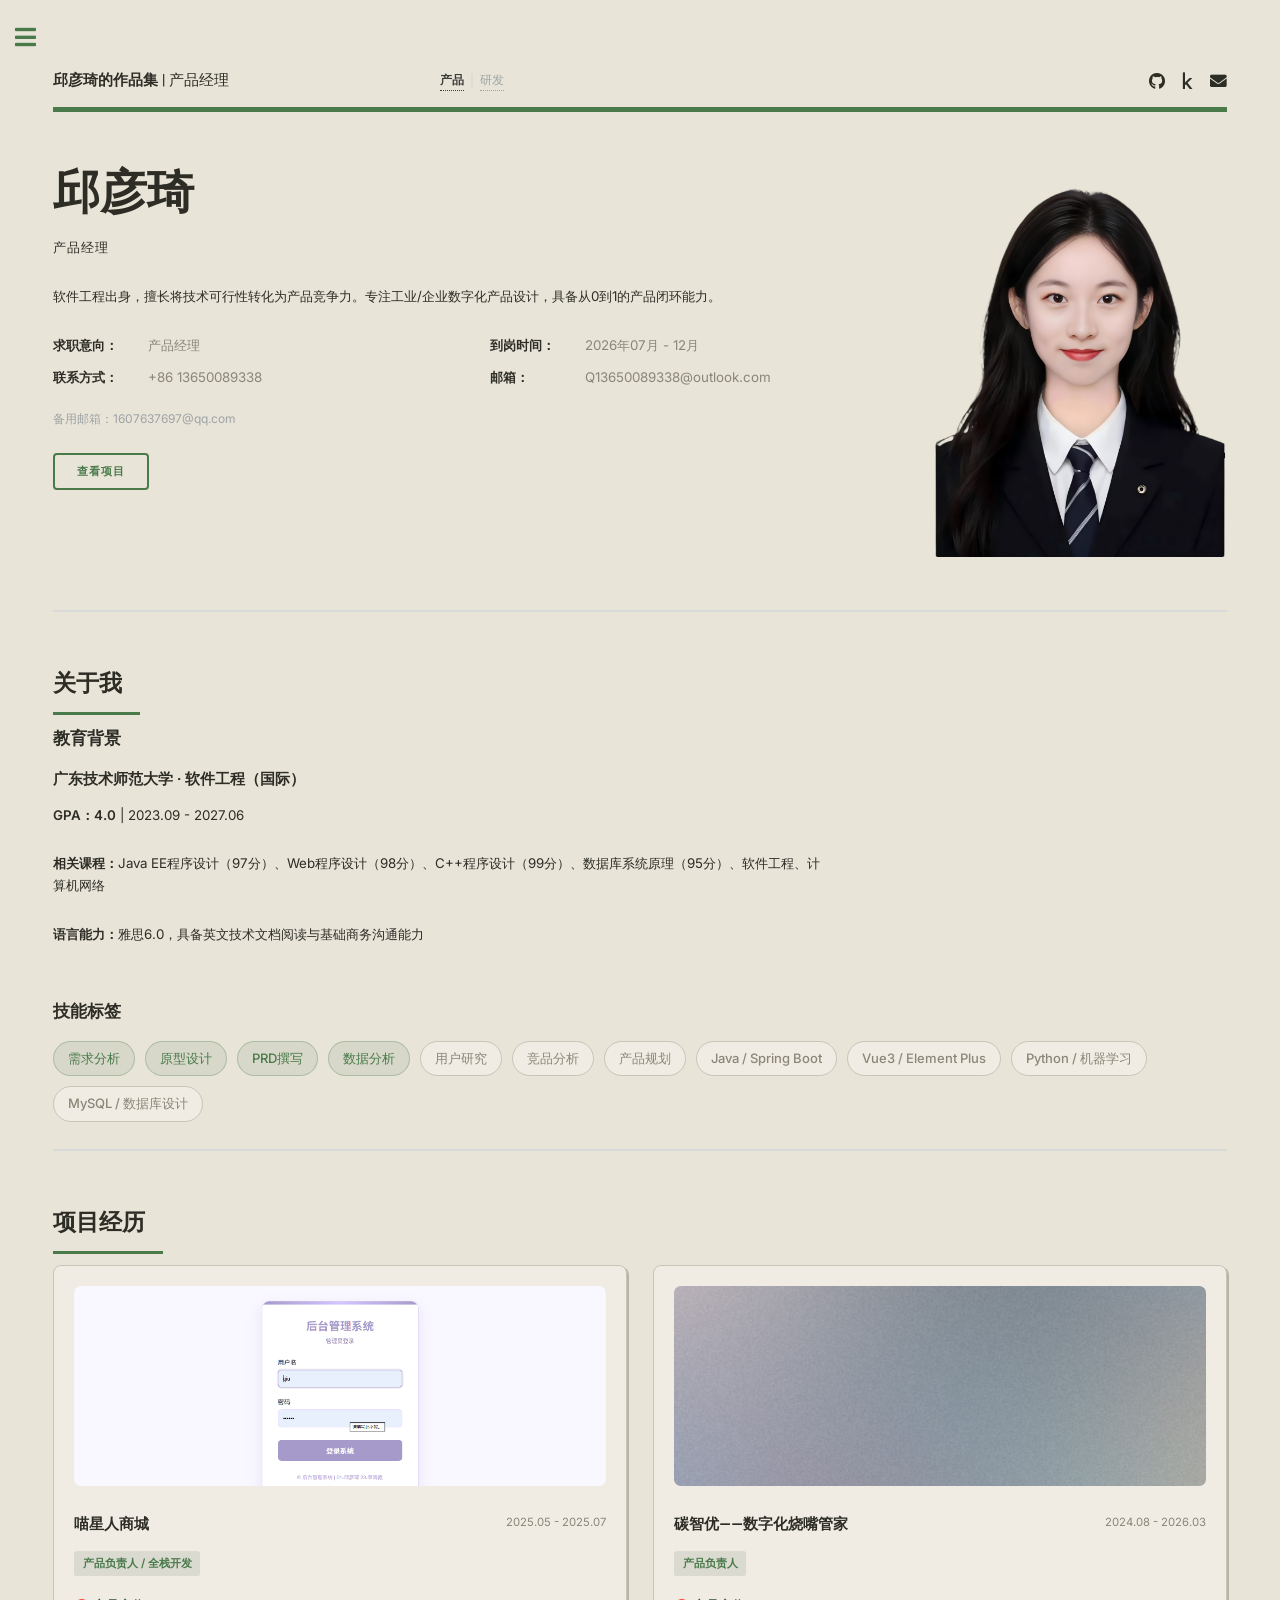
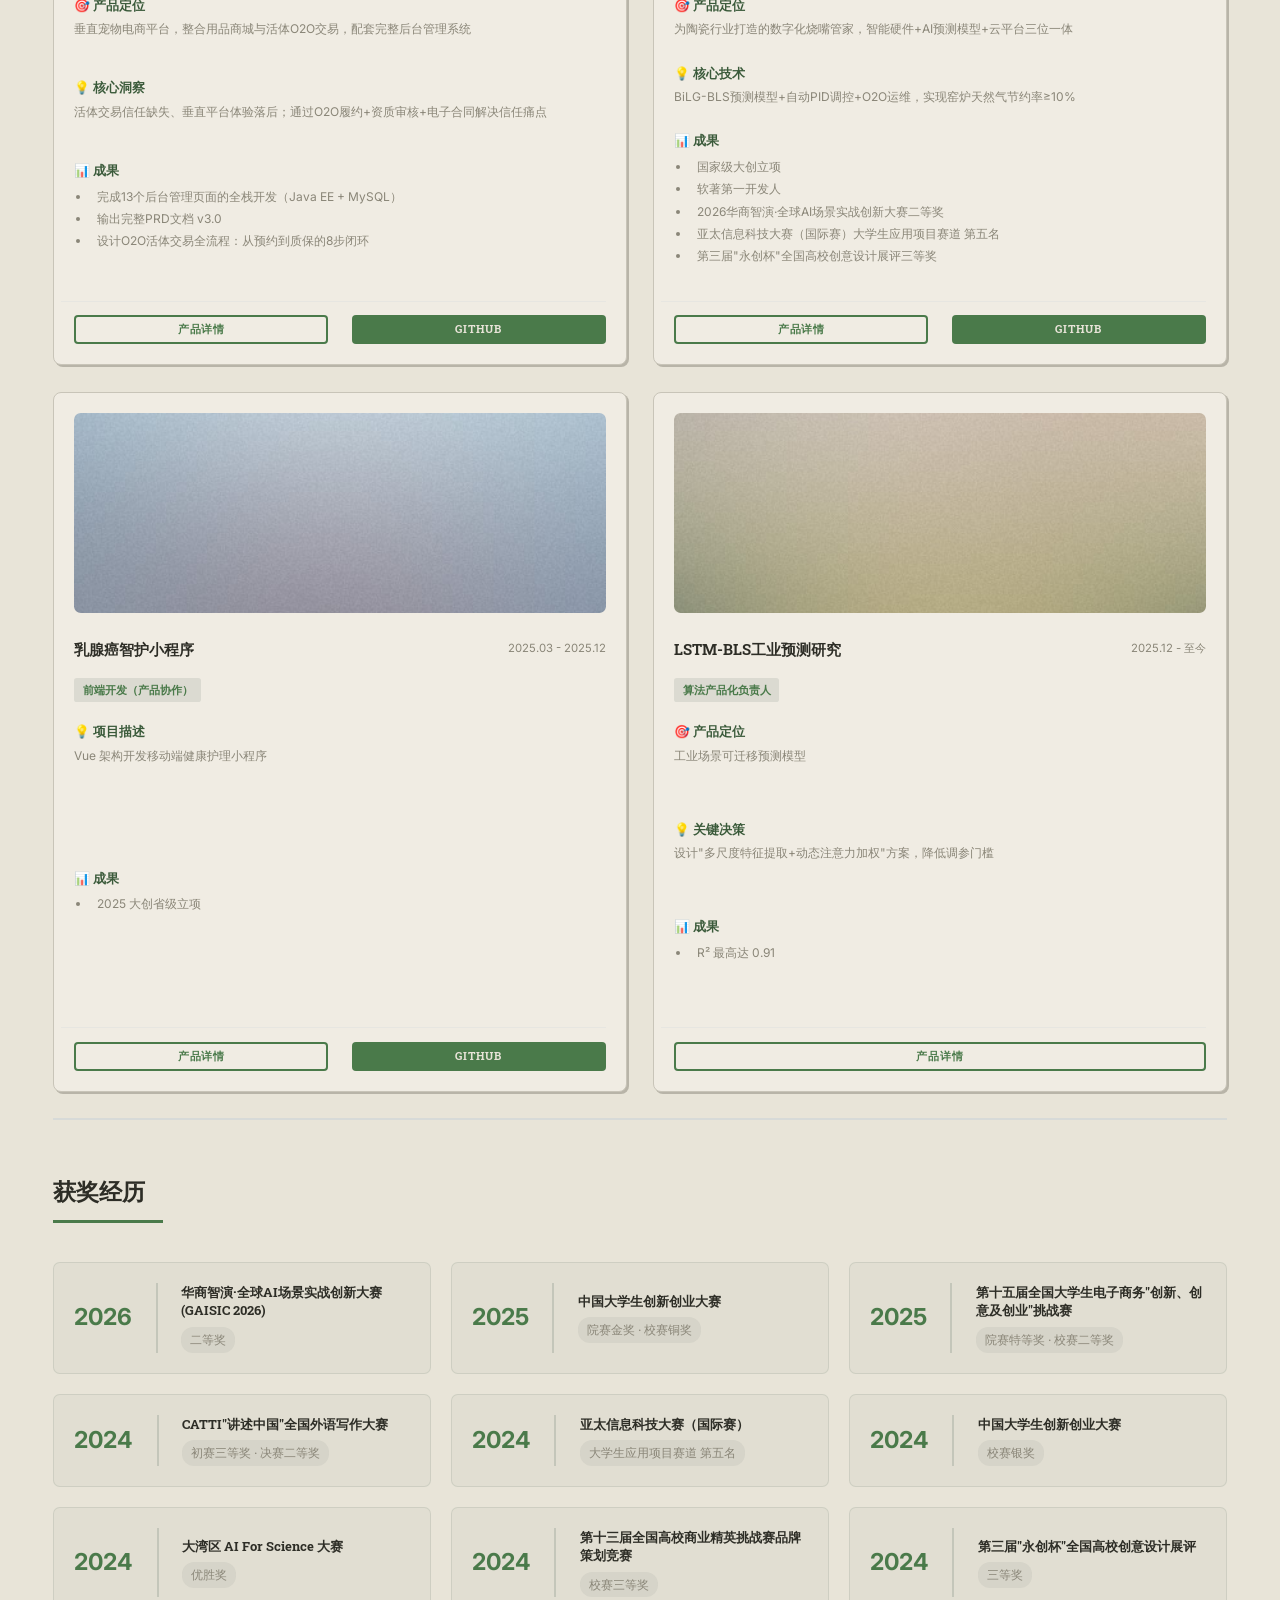
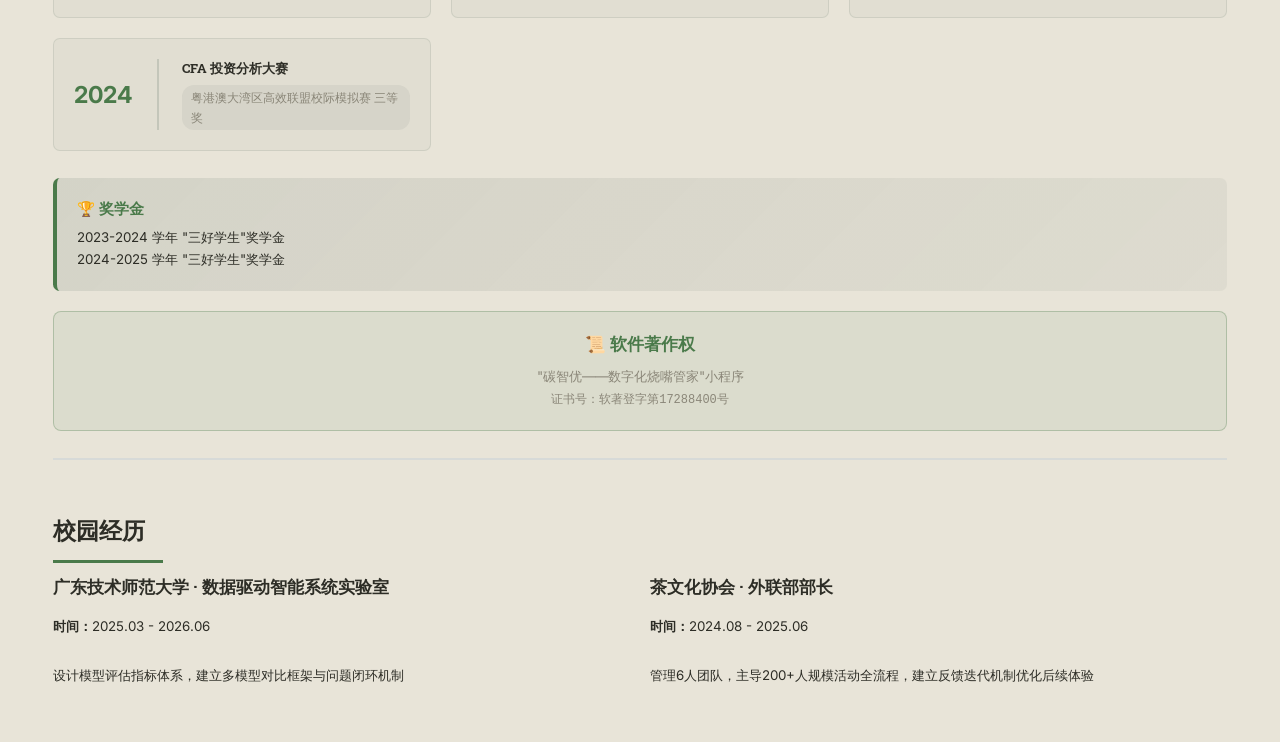
==== index.html @ 0fd02416 "首次上传" ====
<!DOCTYPE HTML>

<html>
	<head>
		<title>邱彦琦 - 产品经理作品集</title>
		<meta charset="utf-8" />
		<meta name="viewport" content="width=device-width, initial-scale=1, user-scalable=no" />
		<meta name="description" content="邱彦琦的产品经理作品集，专注工业/企业数字化产品设计" />
		<link rel="stylesheet" href="assets/css/main.css" />
		<link rel="stylesheet" href="assets/css/vintage.css" />
		<link href="https://fonts.googleapis.com/css2?family=Inter:wght@300;400;500;600;700&display=swap" rel="stylesheet">
	</head>
	<body class="is-preload">

		<!-- Wrapper -->
			<div id="wrapper">

				<!-- Main -->
					<div id="main">
						<div class="inner">

							<!-- Header -->
								<header id="header">
									<a href="index.html" class="logo"><strong>邱彦琦的作品集</strong> | 产品经理</a>
									<div class="view-switcher">
										<a href="index.html" class="active">产品</a>
										<span class="divider">|</span>
										<a href="dev.html">研发</a>
									</div>
									<ul class="icons">
										<li><a href="https://github.com/1542-qyq" class="icon brands fa-github"><span class="label">Github</span></a></li>
										<li><a href="https://www.kaggle.com/yanqiqiu" class="icon brands fa-kaggle"><span class="label">Kaggle</span></a></li>
										<li><a href="mailto:Q13650089338@outlook.com" class="icon solid fa-envelope"><span class="label">Email</span></a></li>
									</ul>
								</header>

							<!-- Banner -->
							<section id="banner">
								<div class="content">
									<header>
										<h1>邱彦琦</h1>
										<p>产品经理</p>
									</header>
									<p>软件工程出身，擅长将技术可行性转化为产品竞争力。专注工业/企业数字化产品设计，具备从0到1的产品闭环能力。</p>
									<div class="basic-info">
										<div class="info-row">
											<span class="label">求职意向：</span>
											<span class="value">产品经理</span>
										</div>
										<div class="info-row">
											<span class="label">到岗时间：</span>
											<span class="value">2026年07月 - 12月</span>
										</div>
										<div class="info-row">
											<span class="label">联系方式：</span>
											<span class="value">+86 13650089338</span>
										</div>
										<div class="info-row">
											<span class="label">邮箱：</span>
											<span class="value">Q13650089338@outlook.com</span>
										</div>
									</div>
									<p style="margin-top: 1em; font-size: 0.9em; color: #9fa3a6;">备用邮箱：1607637697@qq.com</p>
									<ul class="actions">
										<li><a href="#projects" class="button big">查看项目</a></li>
									</ul>
								</div>
								<span class="image object">
									<img src="images/id_photo.png" alt="个人照片" />
								</span>
							</section>

							<!-- Section: 关于我 -->
							<section id="about">
								<header class="major">
									<h2>关于我</h2>
								</header>

								<!-- 教育背景 -->
								<section>
									<header>
										<h3>教育背景</h3>
									</header>
									<div class="row gtr-200">
										<div class="col-8 col-12-small">
											<h4>广东技术师范大学 · 软件工程（国际）</h4>
											<p><strong>GPA：4.0</strong> | 2023.09 - 2027.06</p>
											<p><strong>相关课程：</strong>Java EE程序设计（97分）、Web程序设计（98分）、C++程序设计（99分）、数据库系统原理（95分）、软件工程、计算机网络</p>
											<p><strong>语言能力：</strong>雅思6.0，具备英文技术文档阅读与基础商务沟通能力</p>
										</div>
									</div>
								</section>

								<!-- 技能标签 -->
								<section style="margin-top: 2em;">
									<header>
										<h3>技能标签</h3>
									</header>
									<div class="skill-tags">
										<!-- core：产品和研发交集 -->
										<span class="skill-tag" data-category="core">需求分析</span>
										<span class="skill-tag" data-category="core">原型设计</span>
										<span class="skill-tag" data-category="core">PRD撰写</span>
										<span class="skill-tag" data-category="core">数据分析</span>
										<!-- product：产品侧特有 -->
										<span class="skill-tag" data-category="product">用户研究</span>
										<span class="skill-tag" data-category="product">竞品分析</span>
										<span class="skill-tag" data-category="product">产品规划</span>
										<!-- dev：研发侧特有 -->
										<span class="skill-tag" data-category="dev">Java / Spring Boot</span>
										<span class="skill-tag" data-category="dev">Vue3 / Element Plus</span>
										<span class="skill-tag" data-category="dev">Python / 机器学习</span>
										<span class="skill-tag" data-category="dev">MySQL / 数据库设计</span>
									</div>
								</section>
							</section>

							<!-- Section: 项目经历 -->
							<section id="projects">
								<header class="major">
									<h2>项目经历</h2>
								</header>
								<div class="posts" id="main-projects">

									<!-- 猫咪店铺 -->
									<article class="project-card">
										<a href="projects/product/cat-shop.html" class="image"><img src="images/cat_shop/backend_admin_LogIn.png" alt="猫咪店铺一站式服务平台" /></a>
										<div class="project-header">
											<h3>喵星人商城</h3>
											<span class="project-date">2025.05 - 2025.07</span>
										</div>
										<div class="project-meta">
											<span class="project-role">产品负责人 / 全栈开发</span>
										</div>
										<div class="project-section">
											<h4>🎯 产品定位</h4>
											<p>垂直宠物电商平台，整合用品商城与活体O2O交易，配套完整后台管理系统</p>
										</div>
										<div class="project-section">
											<h4>💡 核心洞察</h4>
											<p>活体交易信任缺失、垂直平台体验落后；通过O2O履约+资质审核+电子合同解决信任痛点</p>
										</div>
										<div class="project-section">
											<h4>📊 成果</h4>
											<ul>
												<li>完成13个后台管理页面的全栈开发（Java EE + MySQL）</li>
												<li>输出完整PRD文档 v3.0</li>
												<li>设计O2O活体交易全流程：从预约到质保的8步闭环</li>
											</ul>
										</div>
										<ul class="actions">
											<li><a href="projects/product/cat-shop.html" class="button">产品详情</a></li>
											<li><a href="https://github.com/1542-qyq/cat_shop" class="button primary">GitHub</a></li>
										</ul>
									</article>

									<!-- 碳智优 -->
									<article class="project-card">
										<a href="projects/product/carbon-smart.html" class="image"><img src="images/pic02.jpg" alt="碳智优——数字化烧嘴管家" /></a>
										<div class="project-header">
											<h3>碳智优——数字化烧嘴管家</h3>
											<span class="project-date">2024.08 - 2026.03</span>
										</div>
										<div class="project-meta">
											<span class="project-role">产品负责人</span>
										</div>
										<div class="project-section">
											<h4>🎯 产品定位</h4>
											<p>为陶瓷行业打造的数字化烧嘴管家，智能硬件+AI预测模型+云平台三位一体</p>
										</div>
										<div class="project-section">
											<h4>💡 核心技术</h4>
											<p>BiLG-BLS预测模型+自动PID调控+O2O运维，实现窑炉天然气节约率≥10%</p>
										</div>
										<div class="project-section">
											<h4>📊 成果</h4>
											<ul>
												<li>国家级大创立项</li>
												<li>软著第一开发人</li>
												<li>2026华商智演·全球AI场景实战创新大赛二等奖</li>
												<li>亚太信息科技大赛（国际赛）大学生应用项目赛道 第五名</li>
												<li>第三届"永创杯"全国高校创意设计展评三等奖</li>
											</ul>
										</div>
										<ul class="actions">
											<li><a href="projects/product/carbon-smart.html" class="button">产品详情</a></li>
											<li><a href="https://github.com/1542-qyq/CarbonSmart-Applet-Final-Version" class="button primary">GitHub</a></li>
										</ul>
									</article>

									

									<!-- 乳腺癌智护小程序 -->
									<article class="project-card">
										<a href="projects/product/breast-cancer.html" class="image"><img src="images/pic04.jpg" alt="乳腺癌智护小程序" /></a>
										<div class="project-header">
											<h3>乳腺癌智护小程序</h3>
											<span class="project-date">2025.03 - 2025.12</span>
										</div>
										<div class="project-meta">
											<span class="project-role">前端开发（产品协作）</span>
										</div>
										<div class="project-section">
											<h4>💡 项目描述</h4>
											<p>Vue 架构开发移动端健康护理小程序</p>
										</div>
										<div class="project-section">
											<h4>📊 成果</h4>
											<ul>
												<li>2025 大创省级立项</li>
											</ul>
										</div>
										<ul class="actions">
											<li><a href="projects/product/breast-cancer.html" class="button">产品详情</a></li>
											<li><a href="https://github.com/1542-qyq/Breast_Cancer_Applet" class="button primary">GitHub</a></li>
										</ul>
									</article>

									<!-- LSTM-BLS -->
									<article class="project-card">
										<a href="projects/product/lstm-bls.html" class="image"><img src="images/pic03.jpg" alt="LSTM-BLS工业预测研究" /></a>
										<div class="project-header">
											<h3>LSTM-BLS工业预测研究</h3>
											<span class="project-date">2025.12 - 至今</span>
										</div>
										<div class="project-meta">
											<span class="project-role">算法产品化负责人</span>
										</div>
										<div class="project-section">
											<h4>🎯 产品定位</h4>
											<p>工业场景可迁移预测模型</p>
										</div>
										<div class="project-section">
											<h4>💡 关键决策</h4>
											<p>设计"多尺度特征提取+动态注意力加权"方案，降低调参门槛</p>
										</div>
										<div class="project-section">
											<h4>📊 成果</h4>
											<ul>
												<li>R² 最高达 0.91</li>
											</ul>
										</div>
										<ul class="actions">
											<li><a href="projects/product/lstm-bls.html" class="button">产品详情</a></li>
										</ul>
									</article>
								</div>

								
							</section>

							<!-- Section: 获奖经历 -->
							<section id="awards">
								<header class="major">
									<h2>获奖经历</h2>
								</header>
								<div class="awards-list">
									<div class="award-item">
										<div class="award-year">2026</div>
										<div class="award-content">
											<h3>华商智演·全球AI场景实战创新大赛(GAISIC 2026)</h3>
											<p class="award-level">二等奖</p>
										</div>
									</div>
									<div class="award-item">
										<div class="award-year">2025</div>
										<div class="award-content">
											<h3>中国大学生创新创业大赛</h3>
											<p class="award-level">院赛金奖 · 校赛铜奖</p>
										</div>
									</div>
									<div class="award-item">
										<div class="award-year">2025</div>
										<div class="award-content">
											<h3>第十五届全国大学生电子商务"创新、创意及创业"挑战赛</h3>
											<p class="award-level">院赛特等奖 · 校赛二等奖</p>
										</div>
									</div>
									<div class="award-item">
										<div class="award-year">2024</div>
										<div class="award-content">
											<h3>CATTI"讲述中国"全国外语写作大赛</h3>
											<p class="award-level">初赛三等奖 · 决赛二等奖</p>
										</div>
									</div>
									<div class="award-item">
										<div class="award-year">2024</div>
										<div class="award-content">
											<h3>亚太信息科技大赛（国际赛）</h3>
											<p class="award-level">大学生应用项目赛道 第五名</p>
										</div>
									</div>
									<div class="award-item">
										<div class="award-year">2024</div>
										<div class="award-content">
											<h3>中国大学生创新创业大赛</h3>
											<p class="award-level">校赛银奖</p>
										</div>
									</div>
									<div class="award-item">
										<div class="award-year">2024</div>
										<div class="award-content">
											<h3>大湾区 AI For Science 大赛</h3>
											<p class="award-level">优胜奖</p>
										</div>
									</div>
									<div class="award-item">
										<div class="award-year">2024</div>
										<div class="award-content">
											<h3>第十三届全国高校商业精英挑战赛品牌策划竞赛</h3>
											<p class="award-level">校赛三等奖</p>
										</div>
									</div>
									<div class="award-item">
										<div class="award-year">2024</div>
										<div class="award-content">
											<h3>第三届"永创杯"全国高校创意设计展评</h3>
											<p class="award-level">三等奖</p>
										</div>
									</div>
									<div class="award-item">
										<div class="award-year">2024</div>
										<div class="award-content">
											<h3>CFA 投资分析大赛</h3>
											<p class="award-level">粤港澳大湾区高效联盟校际模拟赛 三等奖</p>
										</div>
									</div>
								</div>
								<div class="scholarship">
									<h3>🏆 奖学金</h3>
									<p>2023-2024 学年 "三好学生"奖学金</p>
									<p>2024-2025 学年 "三好学生"奖学金</p>
								</div>
								<div class="software-copyright">
									<h3>📜 软件著作权</h3>
									<p>"碳智优——数字化烧嘴管家"小程序</p>
									<p class="copyright-number">证书号：软著登字第17288400号</p>
								</div>
							</section>

							<!-- Section: 校园经历 -->
							<section id="campus">
								<header class="major">
									<h2>校园经历</h2>
								</header>
								<div class="row">
									<div class="col-6 col-12-small">
										<h3>广东技术师范大学 · 数据驱动智能系统实验室</h3>
										<p><strong>时间：</strong>2025.03 - 2026.06</p>
										<p>设计模型评估指标体系，建立多模型对比框架与问题闭环机制</p>
									</div>
									<div class="col-6 col-12-small">
										<h3>茶文化协会 · 外联部部长</h3>
										<p><strong>时间：</strong>2024.08 - 2025.06</p>
										<p>管理6人团队，主导200+人规模活动全流程，建立反馈迭代机制优化后续体验</p>
									</div>
								</div>
							</section>

						</div>
					</div>

				<!-- Sidebar -->
					<div id="sidebar">
						<div class="inner">

							<!-- Menu -->
								<nav id="menu">
									<header class="major">
										<h2>导航</h2>
									</header>
									<ul>
										<li><a href="#banner">首页</a></li>
										<li><a href="#about">关于我</a></li>
										<li><a href="#projects">项目经历</a></li>
										<li><a href="#awards">获奖经历</a></li>
										<li><a href="#campus">校园经历</a></li>
									</ul>
								</nav>

							<!-- Section -->
								<section>
									<header class="major">
										<h2>联系方式</h2>
									</header>
									<ul class="contact">
										<li class="icon solid fa-envelope"><a href="mailto:Q13650089338@outlook.com">Q13650089338@outlook.com</a></li>
										<li class="icon solid fa-envelope"><a href="mailto:1607637697@qq.com">1607637697@qq.com</a></li>
										<li class="icon solid fa-phone">+86 13650089338</li>
										<li class="icon brands fa-github"><a href="https://github.com/1542-qyq">github.com/1542-qyq</a></li>
										<li class="icon brands fa-kaggle"><a href="https://www.kaggle.com/yanqiqiu">kaggle.com/yanqiqiu</a></li>
									</ul>
								</section>

						</div>
					</div>

			</div>

		<!-- Scripts -->
			<script src="assets/js/jquery.min.js"></script>
			<script src="assets/js/browser.min.js"></script>
			<script src="assets/js/breakpoints.min.js"></script>
			<script src="assets/js/util.js"></script>
			<script src="assets/js/main.js"></script>

	</body>
</html>
---- assets/css/main.css ----
@import url(fontawesome-all.min.css);
@import url("https://fonts.googleapis.com/css?family=Open+Sans:400,600,400italic,600italic|Roboto+Slab:400,700");
/*
	Editorial by HTML5 UP
	html5up.net | @ajlkn
	Free for personal and commercial use under the CCA 3.0 license (html5up.net/license)
*/
html, body, div, span, applet, object,
iframe, h1, h2, h3, h4, h5, h6, p, blockquote,
pre, a, abbr, acronym, address, big, cite,
code, del, dfn, em, img, ins, kbd, q, s, samp,
small, strike, strong, sub, sup, tt, var, b,
u, i, center, dl, dt, dd, ol, ul, li, fieldset,
form, label, legend, table, caption, tbody,
tfoot, thead, tr, th, td, article, aside,
canvas, details, embed, figure, figcaption,
footer, header, hgroup, menu, nav, output, ruby,
section, summary, time, mark, audio, video {
  margin: 0;
  padding: 0;
  border: 0;
  font-size: 100%;
  font: inherit;
  vertical-align: baseline; }

article, aside, details, figcaption, figure,
footer, header, hgroup, menu, nav, section {
  display: block; }

body {
  line-height: 1; }

ol, ul {
  list-style: none; }

blockquote, q {
  quotes: none; }
  blockquote:before, blockquote:after, q:before, q:after {
    content: '';
    content: none; }

table {
  border-collapse: collapse;
  border-spacing: 0; }

body {
  -webkit-text-size-adjust: none; }

mark {
  background-color: transparent;
  color: inherit; }

input::-moz-focus-inner {
  border: 0;
  padding: 0; }

input, select, textarea {
  -moz-appearance: none;
  -webkit-appearance: none;
  -ms-appearance: none;
  appearance: none; }

/* Basic */
@-ms-viewport {
  width: device-width; }

body {
  -ms-overflow-style: scrollbar; }

@media screen and (max-width: 480px) {
  html, body {
    min-width: 320px; } }

html {
  box-sizing: border-box; }

*, *:before, *:after {
  box-sizing: inherit; }

body {
  background: #e8e4d8; }
  body.is-preload *, body.is-preload *:before, body.is-preload *:after, body.is-resizing *, body.is-resizing *:before, body.is-resizing *:after {
    -moz-animation: none !important;
    -webkit-animation: none !important;
    -ms-animation: none !important;
    animation: none !important;
    -moz-transition: none !important;
    -webkit-transition: none !important;
    -ms-transition: none !important;
    transition: none !important; }

/* Type */
body, input, select, textarea {
  color: #8a8678;
  font-family: "Open Sans", sans-serif;
  font-size: 13pt;
  font-weight: 400;
  line-height: 1.65; }
  @media screen and (max-width: 1680px) {
    body, input, select, textarea {
      font-size: 11pt; } }
  @media screen and (max-width: 1280px) {
    body, input, select, textarea {
      font-size: 10pt; } }
  @media screen and (max-width: 360px) {
    body, input, select, textarea {
      font-size: 9pt; } }

a {
  -moz-transition: color 0.2s ease-in-out, border-bottom-color 0.2s ease-in-out;
  -webkit-transition: color 0.2s ease-in-out, border-bottom-color 0.2s ease-in-out;
  -ms-transition: color 0.2s ease-in-out, border-bottom-color 0.2s ease-in-out;
  transition: color 0.2s ease-in-out, border-bottom-color 0.2s ease-in-out;
  border-bottom: dotted 1px;
  color: #4a7a4a;
  text-decoration: none; }
  a:hover {
    border-bottom-color: #4a7a4a;
    color: #4a7a4a !important; }
    a:hover strong {
      color: inherit; }

strong, b {
  color: #2d2d26;
  font-weight: 600; }

em, i {
  font-style: italic; }

p {
  margin: 0 0 2em 0; }

h1, h2, h3, h4, h5, h6 {
  color: #2d2d26;
  font-family: "Roboto Slab", serif;
  font-weight: 700;
  line-height: 1.5;
  margin: 0 0 1em 0; }
  h1 a, h2 a, h3 a, h4 a, h5 a, h6 a {
    color: inherit;
    text-decoration: none;
    border-bottom: 0; }

h1 {
  font-size: 4em;
  margin: 0 0 0.5em 0;
  line-height: 1.3; }

h2 {
  font-size: 1.75em; }

h3 {
  font-size: 1.25em; }

h4 {
  font-size: 1.1em; }

h5 {
  font-size: 0.9em; }

h6 {
  font-size: 0.7em; }

@media screen and (max-width: 1680px) {
  h1 {
    font-size: 3.5em; } }

@media screen and (max-width: 980px) {
  h1 {
    font-size: 3.25em; } }

@media screen and (max-width: 736px) {
  h1 {
    font-size: 2em;
    line-height: 1.4; }
  h2 {
    font-size: 1.5em; } }

sub {
  font-size: 0.8em;
  position: relative;
  top: 0.5em; }

sup {
  font-size: 0.8em;
  position: relative;
  top: -0.5em; }

blockquote {
  border-left: solid 3px rgba(210, 215, 217, 0.75);
  font-style: italic;
  margin: 0 0 2em 0;
  padding: 0.5em 0 0.5em 2em; }

code {
  background: rgba(230, 235, 237, 0.25);
  border-radius: 0.375em;
  border: solid 1px rgba(210, 215, 217, 0.75);
  font-family: "Courier New", monospace;
  font-size: 0.9em;
  margin: 0 0.25em;
  padding: 0.25em 0.65em; }

pre {
  -webkit-overflow-scrolling: touch;
  font-family: "Courier New", monospace;
  font-size: 0.9em;
  margin: 0 0 2em 0; }
  pre code {
    display: block;
    line-height: 1.75;
    padding: 1em 1.5em;
    overflow-x: auto; }

hr {
  border: 0;
  border-bottom: solid 1px rgba(210, 215, 217, 0.75);
  margin: 2em 0; }
  hr.major {
    margin: 3em 0; }

.align-left {
  text-align: left; }

.align-center {
  text-align: center; }

.align-right {
  text-align: right; }

/* Row */
.row {
  display: flex;
  flex-wrap: wrap;
  box-sizing: border-box;
  align-items: stretch; }
  .row > * {
    box-sizing: border-box; }
  .row.gtr-uniform > * > :last-child {
    margin-bottom: 0; }
  .row.aln-left {
    justify-content: flex-start; }
  .row.aln-center {
    justify-content: center; }
  .row.aln-right {
    justify-content: flex-end; }
  .row.aln-top {
    align-items: flex-start; }
  .row.aln-middle {
    align-items: center; }
  .row.aln-bottom {
    align-items: flex-end; }
  .row > .imp {
    order: -1; }
  .row > .col-1 {
    width: 8.33333%; }
  .row > .off-1 {
    margin-left: 8.33333%; }
  .row > .col-2 {
    width: 16.66667%; }
  .row > .off-2 {
    margin-left: 16.66667%; }
  .row > .col-3 {
    width: 25%; }
  .row > .off-3 {
    margin-left: 25%; }
  .row > .col-4 {
    width: 33.33333%; }
  .row > .off-4 {
    margin-left: 33.33333%; }
  .row > .col-5 {
    width: 41.66667%; }
  .row > .off-5 {
    margin-left: 41.66667%; }
  .row > .col-6 {
    width: 50%; }
  .row > .off-6 {
    margin-left: 50%; }
  .row > .col-7 {
    width: 58.33333%; }
  .row > .off-7 {
    margin-left: 58.33333%; }
  .row > .col-8 {
    width: 66.66667%; }
  .row > .off-8 {
    margin-left: 66.66667%; }
  .row > .col-9 {
    width: 75%; }
  .row > .off-9 {
    margin-left: 75%; }
  .row > .col-10 {
    width: 83.33333%; }
  .row > .off-10 {
    margin-left: 83.33333%; }
  .row > .col-11 {
    width: 91.66667%; }
  .row > .off-11 {
    margin-left: 91.66667%; }
  .row > .col-12 {
    width: 100%; }
  .row > .off-12 {
    margin-left: 100%; }
  .row.gtr-0 {
    margin-top: 0;
    margin-left: 0em; }
    .row.gtr-0 > * {
      padding: 0 0 0 0em; }
    .row.gtr-0.gtr-uniform {
      margin-top: 0em; }
      .row.gtr-0.gtr-uniform > * {
        padding-top: 0em; }
  .row.gtr-25 {
    margin-top: 0;
    margin-left: -0.375em; }
    .row.gtr-25 > * {
      padding: 0 0 0 0.375em; }
    .row.gtr-25.gtr-uniform {
      margin-top: -0.375em; }
      .row.gtr-25.gtr-uniform > * {
        padding-top: 0.375em; }
  .row.gtr-50 {
    margin-top: 0;
    margin-left: -0.75em; }
    .row.gtr-50 > * {
      padding: 0 0 0 0.75em; }
    .row.gtr-50.gtr-uniform {
      margin-top: -0.75em; }
      .row.gtr-50.gtr-uniform > * {
        padding-top: 0.75em; }
  .row {
    margin-top: 0;
    margin-left: -1.5em; }
    .row > * {
      padding: 0 0 0 1.5em; }
    .row.gtr-uniform {
      margin-top: -1.5em; }
      .row.gtr-uniform > * {
        padding-top: 1.5em; }
  .row.gtr-150 {
    margin-top: 0;
    margin-left: -2.25em; }
    .row.gtr-150 > * {
      padding: 0 0 0 2.25em; }
    .row.gtr-150.gtr-uniform {
      margin-top: -2.25em; }
      .row.gtr-150.gtr-uniform > * {
        padding-top: 2.25em; }
  .row.gtr-200 {
    margin-top: 0;
    margin-left: -3em; }
    .row.gtr-200 > * {
      padding: 0 0 0 3em; }
    .row.gtr-200.gtr-uniform {
      margin-top: -3em; }
      .row.gtr-200.gtr-uniform > * {
        padding-top: 3em; }
  @media screen and (max-width: 1680px) {
    .row {
      display: flex;
      flex-wrap: wrap;
      box-sizing: border-box;
      align-items: stretch; }
      .row > * {
        box-sizing: border-box; }
      .row.gtr-uniform > * > :last-child {
        margin-bottom: 0; }
      .row.aln-left {
        justify-content: flex-start; }
      .row.aln-center {
        justify-content: center; }
      .row.aln-right {
        justify-content: flex-end; }
      .row.aln-top {
        align-items: flex-start; }
      .row.aln-middle {
        align-items: center; }
      .row.aln-bottom {
        align-items: flex-end; }
      .row > .imp-xlarge {
        order: -1; }
      .row > .col-1-xlarge {
        width: 8.33333%; }
      .row > .off-1-xlarge {
        margin-left: 8.33333%; }
      .row > .col-2-xlarge {
        width: 16.66667%; }
      .row > .off-2-xlarge {
        margin-left: 16.66667%; }
      .row > .col-3-xlarge {
        width: 25%; }
      .row > .off-3-xlarge {
        margin-left: 25%; }
      .row > .col-4-xlarge {
        width: 33.33333%; }
      .row > .off-4-xlarge {
        margin-left: 33.33333%; }
      .row > .col-5-xlarge {
        width: 41.66667%; }
      .row > .off-5-xlarge {
        margin-left: 41.66667%; }
      .row > .col-6-xlarge {
        width: 50%; }
      .row > .off-6-xlarge {
        margin-left: 50%; }
      .row > .col-7-xlarge {
        width: 58.33333%; }
      .row > .off-7-xlarge {
        margin-left: 58.33333%; }
      .row > .col-8-xlarge {
        width: 66.66667%; }
      .row > .off-8-xlarge {
        margin-left: 66.66667%; }
      .row > .col-9-xlarge {
        width: 75%; }
      .row > .off-9-xlarge {
        margin-left: 75%; }
      .row > .col-10-xlarge {
        width: 83.33333%; }
      .row > .off-10-xlarge {
        margin-left: 83.33333%; }
      .row > .col-11-xlarge {
        width: 91.66667%; }
      .row > .off-11-xlarge {
        margin-left: 91.66667%; }
      .row > .col-12-xlarge {
        width: 100%; }
      .row > .off-12-xlarge {
        margin-left: 100%; }
      .row.gtr-0 {
        margin-top: 0;
        margin-left: 0em; }
        .row.gtr-0 > * {
          padding: 0 0 0 0em; }
        .row.gtr-0.gtr-uniform {
          margin-top: 0em; }
          .row.gtr-0.gtr-uniform > * {
            padding-top: 0em; }
      .row.gtr-25 {
        margin-top: 0;
        margin-left: -0.375em; }
        .row.gtr-25 > * {
          padding: 0 0 0 0.375em; }
        .row.gtr-25.gtr-uniform {
          margin-top: -0.375em; }
          .row.gtr-25.gtr-uniform > * {
            padding-top: 0.375em; }
      .row.gtr-50 {
        margin-top: 0;
        margin-left: -0.75em; }
        .row.gtr-50 > * {
          padding: 0 0 0 0.75em; }
        .row.gtr-50.gtr-uniform {
          margin-top: -0.75em; }
          .row.gtr-50.gtr-uniform > * {
            padding-top: 0.75em; }
      .row {
        margin-top: 0;
        margin-left: -1.5em; }
        .row > * {
          padding: 0 0 0 1.5em; }
        .row.gtr-uniform {
          margin-top: -1.5em; }
          .row.gtr-uniform > * {
            padding-top: 1.5em; }
      .row.gtr-150 {
        margin-top: 0;
        margin-left: -2.25em; }
        .row.gtr-150 > * {
          padding: 0 0 0 2.25em; }
        .row.gtr-150.gtr-uniform {
          margin-top: -2.25em; }
          .row.gtr-150.gtr-uniform > * {
            padding-top: 2.25em; }
      .row.gtr-200 {
        margin-top: 0;
        margin-left: -3em; }
        .row.gtr-200 > * {
          padding: 0 0 0 3em; }
        .row.gtr-200.gtr-uniform {
          margin-top: -3em; }
          .row.gtr-200.gtr-uniform > * {
            padding-top: 3em; } }
  @media screen and (max-width: 1280px) {
    .row {
      display: flex;
      flex-wrap: wrap;
      box-sizing: border-box;
      align-items: stretch; }
      .row > * {
        box-sizing: border-box; }
      .row.gtr-uniform > * > :last-child {
        margin-bottom: 0; }
      .row.aln-left {
        justify-content: flex-start; }
      .row.aln-center {
        justify-content: center; }
      .row.aln-right {
        justify-content: flex-end; }
      .row.aln-top {
        align-items: flex-start; }
      .row.aln-middle {
        align-items: center; }
      .row.aln-bottom {
        align-items: flex-end; }
      .row > .imp-large {
        order: -1; }
      .row > .col-1-large {
        width: 8.33333%; }
      .row > .off-1-large {
        margin-left: 8.33333%; }
      .row > .col-2-large {
        width: 16.66667%; }
      .row > .off-2-large {
        margin-left: 16.66667%; }
      .row > .col-3-large {
        width: 25%; }
      .row > .off-3-large {
        margin-left: 25%; }
      .row > .col-4-large {
        width: 33.33333%; }
      .row > .off-4-large {
        margin-left: 33.33333%; }
      .row > .col-5-large {
        width: 41.66667%; }
      .row > .off-5-large {
        margin-left: 41.66667%; }
      .row > .col-6-large {
        width: 50%; }
      .row > .off-6-large {
        margin-left: 50%; }
      .row > .col-7-large {
        width: 58.33333%; }
      .row > .off-7-large {
        margin-left: 58.33333%; }
      .row > .col-8-large {
        width: 66.66667%; }
      .row > .off-8-large {
        margin-left: 66.66667%; }
      .row > .col-9-large {
        width: 75%; }
      .row > .off-9-large {
        margin-left: 75%; }
      .row > .col-10-large {
        width: 83.33333%; }
      .row > .off-10-large {
        margin-left: 83.33333%; }
      .row > .col-11-large {
        width: 91.66667%; }
      .row > .off-11-large {
        margin-left: 91.66667%; }
      .row > .col-12-large {
        width: 100%; }
      .row > .off-12-large {
        margin-left: 100%; }
      .row.gtr-0 {
        margin-top: 0;
        margin-left: 0em; }
        .row.gtr-0 > * {
          padding: 0 0 0 0em; }
        .row.gtr-0.gtr-uniform {
          margin-top: 0em; }
          .row.gtr-0.gtr-uniform > * {
            padding-top: 0em; }
      .row.gtr-25 {
        margin-top: 0;
        margin-left: -0.375em; }
        .row.gtr-25 > * {
          padding: 0 0 0 0.375em; }
        .row.gtr-25.gtr-uniform {
          margin-top: -0.375em; }
          .row.gtr-25.gtr-uniform > * {
            padding-top: 0.375em; }
      .row.gtr-50 {
        margin-top: 0;
        margin-left: -0.75em; }
        .row.gtr-50 > * {
          padding: 0 0 0 0.75em; }
        .row.gtr-50.gtr-uniform {
          margin-top: -0.75em; }
          .row.gtr-50.gtr-uniform > * {
            padding-top: 0.75em; }
      .row {
        margin-top: 0;
        margin-left: -1.5em; }
        .row > * {
          padding: 0 0 0 1.5em; }
        .row.gtr-uniform {
          margin-top: -1.5em; }
          .row.gtr-uniform > * {
            padding-top: 1.5em; }
      .row.gtr-150 {
        margin-top: 0;
        margin-left: -2.25em; }
        .row.gtr-150 > * {
          padding: 0 0 0 2.25em; }
        .row.gtr-150.gtr-uniform {
          margin-top: -2.25em; }
          .row.gtr-150.gtr-uniform > * {
            padding-top: 2.25em; }
      .row.gtr-200 {
        margin-top: 0;
        margin-left: -3em; }
        .row.gtr-200 > * {
          padding: 0 0 0 3em; }
        .row.gtr-200.gtr-uniform {
          margin-top: -3em; }
          .row.gtr-200.gtr-uniform > * {
            padding-top: 3em; } }
  @media screen and (max-width: 980px) {
    .row {
      display: flex;
      flex-wrap: wrap;
      box-sizing: border-box;
      align-items: stretch; }
      .row > * {
        box-sizing: border-box; }
      .row.gtr-uniform > * > :last-child {
        margin-bottom: 0; }
      .row.aln-left {
        justify-content: flex-start; }
      .row.aln-center {
        justify-content: center; }
      .row.aln-right {
        justify-content: flex-end; }
      .row.aln-top {
        align-items: flex-start; }
      .row.aln-middle {
        align-items: center; }
      .row.aln-bottom {
        align-items: flex-end; }
      .row > .imp-medium {
        order: -1; }
      .row > .col-1-medium {
        width: 8.33333%; }
      .row > .off-1-medium {
        margin-left: 8.33333%; }
      .row > .col-2-medium {
        width: 16.66667%; }
      .row > .off-2-medium {
        margin-left: 16.66667%; }
      .row > .col-3-medium {
        width: 25%; }
      .row > .off-3-medium {
        margin-left: 25%; }
      .row > .col-4-medium {
        width: 33.33333%; }
      .row > .off-4-medium {
        margin-left: 33.33333%; }
      .row > .col-5-medium {
        width: 41.66667%; }
      .row > .off-5-medium {
        margin-left: 41.66667%; }
      .row > .col-6-medium {
        width: 50%; }
      .row > .off-6-medium {
        margin-left: 50%; }
      .row > .col-7-medium {
        width: 58.33333%; }
      .row > .off-7-medium {
        margin-left: 58.33333%; }
      .row > .col-8-medium {
        width: 66.66667%; }
      .row > .off-8-medium {
        margin-left: 66.66667%; }
      .row > .col-9-medium {
        width: 75%; }
      .row > .off-9-medium {
        margin-left: 75%; }
      .row > .col-10-medium {
        width: 83.33333%; }
      .row > .off-10-medium {
        margin-left: 83.33333%; }
      .row > .col-11-medium {
        width: 91.66667%; }
      .row > .off-11-medium {
        margin-left: 91.66667%; }
      .row > .col-12-medium {
        width: 100%; }
      .row > .off-12-medium {
        margin-left: 100%; }
      .row.gtr-0 {
        margin-top: 0;
        margin-left: 0em; }
        .row.gtr-0 > * {
          padding: 0 0 0 0em; }
        .row.gtr-0.gtr-uniform {
          margin-top: 0em; }
          .row.gtr-0.gtr-uniform > * {
            padding-top: 0em; }
      .row.gtr-25 {
        margin-top: 0;
        margin-left: -0.375em; }
        .row.gtr-25 > * {
          padding: 0 0 0 0.375em; }
        .row.gtr-25.gtr-uniform {
          margin-top: -0.375em; }
          .row.gtr-25.gtr-uniform > * {
            padding-top: 0.375em; }
      .row.gtr-50 {
        margin-top: 0;
        margin-left: -0.75em; }
        .row.gtr-50 > * {
          padding: 0 0 0 0.75em; }
        .row.gtr-50.gtr-uniform {
          margin-top: -0.75em; }
          .row.gtr-50.gtr-uniform > * {
            padding-top: 0.75em; }
      .row {
        margin-top: 0;
        margin-left: -1.5em; }
        .row > * {
          padding: 0 0 0 1.5em; }
        .row.gtr-uniform {
          margin-top: -1.5em; }
          .row.gtr-uniform > * {
            padding-top: 1.5em; }
      .row.gtr-150 {
        margin-top: 0;
        margin-left: -2.25em; }
        .row.gtr-150 > * {
          padding: 0 0 0 2.25em; }
        .row.gtr-150.gtr-uniform {
          margin-top: -2.25em; }
          .row.gtr-150.gtr-uniform > * {
            padding-top: 2.25em; }
      .row.gtr-200 {
        margin-top: 0;
        margin-left: -3em; }
        .row.gtr-200 > * {
          padding: 0 0 0 3em; }
        .row.gtr-200.gtr-uniform {
          margin-top: -3em; }
          .row.gtr-200.gtr-uniform > * {
            padding-top: 3em; } }
  @media screen and (max-width: 736px) {
    .row {
      display: flex;
      flex-wrap: wrap;
      box-sizing: border-box;
      align-items: stretch; }
      .row > * {
        box-sizing: border-box; }
      .row.gtr-uniform > * > :last-child {
        margin-bottom: 0; }
      .row.aln-left {
        justify-content: flex-start; }
      .row.aln-center {
        justify-content: center; }
      .row.aln-right {
        justify-content: flex-end; }
      .row.aln-top {
        align-items: flex-start; }
      .row.aln-middle {
        align-items: center; }
      .row.aln-bottom {
        align-items: flex-end; }
      .row > .imp-small {
        order: -1; }
      .row > .col-1-small {
        width: 8.33333%; }
      .row > .off-1-small {
        margin-left: 8.33333%; }
      .row > .col-2-small {
        width: 16.66667%; }
      .row > .off-2-small {
        margin-left: 16.66667%; }
      .row > .col-3-small {
        width: 25%; }
      .row > .off-3-small {
        margin-left: 25%; }
      .row > .col-4-small {
        width: 33.33333%; }
      .row > .off-4-small {
        margin-left: 33.33333%; }
      .row > .col-5-small {
        width: 41.66667%; }
      .row > .off-5-small {
        margin-left: 41.66667%; }
      .row > .col-6-small {
        width: 50%; }
      .row > .off-6-small {
        margin-left: 50%; }
      .row > .col-7-small {
        width: 58.33333%; }
      .row > .off-7-small {
        margin-left: 58.33333%; }
      .row > .col-8-small {
        width: 66.66667%; }
      .row > .off-8-small {
        margin-left: 66.66667%; }
      .row > .col-9-small {
        width: 75%; }
      .row > .off-9-small {
        margin-left: 75%; }
      .row > .col-10-small {
        width: 83.33333%; }
      .row > .off-10-small {
        margin-left: 83.33333%; }
      .row > .col-11-small {
        width: 91.66667%; }
      .row > .off-11-small {
        margin-left: 91.66667%; }
      .row > .col-12-small {
        width: 100%; }
      .row > .off-12-small {
        margin-left: 100%; }
      .row.gtr-0 {
        margin-top: 0;
        margin-left: 0em; }
        .row.gtr-0 > * {
          padding: 0 0 0 0em; }
        .row.gtr-0.gtr-uniform {
          margin-top: 0em; }
          .row.gtr-0.gtr-uniform > * {
            padding-top: 0em; }
      .row.gtr-25 {
        margin-top: 0;
        margin-left: -0.375em; }
        .row.gtr-25 > * {
          padding: 0 0 0 0.375em; }
        .row.gtr-25.gtr-uniform {
          margin-top: -0.375em; }
          .row.gtr-25.gtr-uniform > * {
            padding-top: 0.375em; }
      .row.gtr-50 {
        margin-top: 0;
        margin-left: -0.75em; }
        .row.gtr-50 > * {
          padding: 0 0 0 0.75em; }
        .row.gtr-50.gtr-uniform {
          margin-top: -0.75em; }
          .row.gtr-50.gtr-uniform > * {
            padding-top: 0.75em; }
      .row {
        margin-top: 0;
        margin-left: -1.5em; }
        .row > * {
          padding: 0 0 0 1.5em; }
        .row.gtr-uniform {
          margin-top: -1.5em; }
          .row.gtr-uniform > * {
            padding-top: 1.5em; }
      .row.gtr-150 {
        margin-top: 0;
        margin-left: -2.25em; }
        .row.gtr-150 > * {
          padding: 0 0 0 2.25em; }
        .row.gtr-150.gtr-uniform {
          margin-top: -2.25em; }
          .row.gtr-150.gtr-uniform > * {
            padding-top: 2.25em; }
      .row.gtr-200 {
        margin-top: 0;
        margin-left: -3em; }
        .row.gtr-200 > * {
          padding: 0 0 0 3em; }
        .row.gtr-200.gtr-uniform {
          margin-top: -3em; }
          .row.gtr-200.gtr-uniform > * {
            padding-top: 3em; } }
  @media screen and (max-width: 480px) {
    .row {
      display: flex;
      flex-wrap: wrap;
      box-sizing: border-box;
      align-items: stretch; }
      .row > * {
        box-sizing: border-box; }
      .row.gtr-uniform > * > :last-child {
        margin-bottom: 0; }
      .row.aln-left {
        justify-content: flex-start; }
      .row.aln-center {
        justify-content: center; }
      .row.aln-right {
        justify-content: flex-end; }
      .row.aln-top {
        align-items: flex-start; }
      .row.aln-middle {
        align-items: center; }
      .row.aln-bottom {
        align-items: flex-end; }
      .row > .imp-xsmall {
        order: -1; }
      .row > .col-1-xsmall {
        width: 8.33333%; }
      .row > .off-1-xsmall {
        margin-left: 8.33333%; }
      .row > .col-2-xsmall {
        width: 16.66667%; }
      .row > .off-2-xsmall {
        margin-left: 16.66667%; }
      .row > .col-3-xsmall {
        width: 25%; }
      .row > .off-3-xsmall {
        margin-left: 25%; }
      .row > .col-4-xsmall {
        width: 33.33333%; }
      .row > .off-4-xsmall {
        margin-left: 33.33333%; }
      .row > .col-5-xsmall {
        width: 41.66667%; }
      .row > .off-5-xsmall {
        margin-left: 41.66667%; }
      .row > .col-6-xsmall {
        width: 50%; }
      .row > .off-6-xsmall {
        margin-left: 50%; }
      .row > .col-7-xsmall {
        width: 58.33333%; }
      .row > .off-7-xsmall {
        margin-left: 58.33333%; }
      .row > .col-8-xsmall {
        width: 66.66667%; }
      .row > .off-8-xsmall {
        margin-left: 66.66667%; }
      .row > .col-9-xsmall {
        width: 75%; }
      .row > .off-9-xsmall {
        margin-left: 75%; }
      .row > .col-10-xsmall {
        width: 83.33333%; }
      .row > .off-10-xsmall {
        margin-left: 83.33333%; }
      .row > .col-11-xsmall {
        width: 91.66667%; }
      .row > .off-11-xsmall {
        margin-left: 91.66667%; }
      .row > .col-12-xsmall {
        width: 100%; }
      .row > .off-12-xsmall {
        margin-left: 100%; }
      .row.gtr-0 {
        margin-top: 0;
        margin-left: 0em; }
        .row.gtr-0 > * {
          padding: 0 0 0 0em; }
        .row.gtr-0.gtr-uniform {
          margin-top: 0em; }
          .row.gtr-0.gtr-uniform > * {
            padding-top: 0em; }
      .row.gtr-25 {
        margin-top: 0;
        margin-left: -0.375em; }
        .row.gtr-25 > * {
          padding: 0 0 0 0.375em; }
        .row.gtr-25.gtr-uniform {
          margin-top: -0.375em; }
          .row.gtr-25.gtr-uniform > * {
            padding-top: 0.375em; }
      .row.gtr-50 {
        margin-top: 0;
        margin-left: -0.75em; }
        .row.gtr-50 > * {
          padding: 0 0 0 0.75em; }
        .row.gtr-50.gtr-uniform {
          margin-top: -0.75em; }
          .row.gtr-50.gtr-uniform > * {
            padding-top: 0.75em; }
      .row {
        margin-top: 0;
        margin-left: -1.5em; }
        .row > * {
          padding: 0 0 0 1.5em; }
        .row.gtr-uniform {
          margin-top: -1.5em; }
          .row.gtr-uniform > * {
            padding-top: 1.5em; }
      .row.gtr-150 {
        margin-top: 0;
        margin-left: -2.25em; }
        .row.gtr-150 > * {
          padding: 0 0 0 2.25em; }
        .row.gtr-150.gtr-uniform {
          margin-top: -2.25em; }
          .row.gtr-150.gtr-uniform > * {
            padding-top: 2.25em; }
      .row.gtr-200 {
        margin-top: 0;
        margin-left: -3em; }
        .row.gtr-200 > * {
          padding: 0 0 0 3em; }
        .row.gtr-200.gtr-uniform {
          margin-top: -3em; }
          .row.gtr-200.gtr-uniform > * {
            padding-top: 3em; } }

/* Section/Article */
section.special, article.special {
  text-align: center; }

header p {
  font-family: "Roboto Slab", serif;
  font-size: 1em;
  font-weight: 400;
  letter-spacing: 0.075em;
  margin-top: -0.5em;
  text-transform: uppercase; }

header.major > :last-child {
  border-bottom: solid 3px #4a7a4a;
  display: inline-block;
  margin: 0 0 0.5em 0 !important;
  padding: 0 0.75em 0.5em 0; }

header.main > :last-child {
  margin: 0 0 1em 0; }

/* Form */
form {
  margin: 0 0 2em 0; }

label {
  color: #2d2d26;
  display: block;
  font-size: 0.9em;
  font-weight: 600;
  margin: 0 0 1em 0; }

input[type="text"],
input[type="password"],
input[type="email"],
input[type="tel"],
input[type="search"],
input[type="url"],
select,
textarea {
  -moz-appearance: none;
  -webkit-appearance: none;
  -ms-appearance: none;
  appearance: none;
  background: #e8e4d8;
  border-radius: 0.375em;
  border: none;
  border: solid 1px rgba(210, 215, 217, 0.75);
  color: inherit;
  display: block;
  outline: 0;
  padding: 0 1em;
  text-decoration: none;
  width: 100%; }
  input[type="text"]:invalid,
  input[type="password"]:invalid,
  input[type="email"]:invalid,
  input[type="tel"]:invalid,
  input[type="search"]:invalid,
  input[type="url"]:invalid,
  select:invalid,
  textarea:invalid {
    box-shadow: none; }
  input[type="text"]:focus,
  input[type="password"]:focus,
  input[type="email"]:focus,
  input[type="tel"]:focus,
  input[type="search"]:focus,
  input[type="url"]:focus,
  select:focus,
  textarea:focus {
    border-color: #4a7a4a;
    box-shadow: 0 0 0 1px #4a7a4a; }

select {
  background-image: url("data:image/svg+xml;charset=utf8,%3Csvg xmlns='http://www.w3.org/2000/svg' width='40' height='40' preserveAspectRatio='none' viewBox='0 0 40 40'%3E%3Cpath d='M9.4,12.3l10.4,10.4l10.4-10.4c0.2-0.2,0.5-0.4,0.9-0.4c0.3,0,0.6,0.1,0.9,0.4l3.3,3.3c0.2,0.2,0.4,0.5,0.4,0.9 c0,0.4-0.1,0.6-0.4,0.9L20.7,31.9c-0.2,0.2-0.5,0.4-0.9,0.4c-0.3,0-0.6-0.1-0.9-0.4L4.3,17.3c-0.2-0.2-0.4-0.5-0.4-0.9 c0-0.4,0.1-0.6,0.4-0.9l3.3-3.3c0.2-0.2,0.5-0.4,0.9-0.4S9.1,12.1,9.4,12.3z' fill='rgba(210, 215, 217, 0.75)' /%3E%3C/svg%3E");
  background-size: 1.25em;
  background-repeat: no-repeat;
  background-position: calc(100% - 1em) center;
  height: 2.75em;
  padding-right: 2.75em;
  text-overflow: ellipsis; }
  select option {
    color: #2d2d26;
    background: #e8e4d8; }
  select:focus::-ms-value {
    background-color: transparent; }
  select::-ms-expand {
    display: none; }

input[type="text"],
input[type="password"],
input[type="email"],
input[type="tel"],
input[type="search"],
input[type="url"],
select {
  height: 2.75em; }

textarea {
  padding: 0.75em 1em; }

input[type="checkbox"],
input[type="radio"] {
  -moz-appearance: none;
  -webkit-appearance: none;
  -ms-appearance: none;
  appearance: none;
  display: block;
  float: left;
  margin-right: -2em;
  opacity: 0;
  width: 1em;
  z-index: -1; }
  input[type="checkbox"] + label,
  input[type="radio"] + label {
    text-decoration: none;
    color: #8a8678;
    cursor: pointer;
    display: inline-block;
    font-size: 1em;
    font-weight: 400;
    padding-left: 2.4em;
    padding-right: 0.75em;
    position: relative; }
    input[type="checkbox"] + label:before,
    input[type="radio"] + label:before {
      -moz-osx-font-smoothing: grayscale;
      -webkit-font-smoothing: antialiased;
      display: inline-block;
      font-style: normal;
      font-variant: normal;
      text-rendering: auto;
      line-height: 1;
      text-transform: none !important;
      font-family: 'Font Awesome 5 Free';
      font-weight: 900; }
    input[type="checkbox"] + label:before,
    input[type="radio"] + label:before {
      background: #e8e4d8;
      border-radius: 0.375em;
      border: solid 1px rgba(210, 215, 217, 0.75);
      content: '';
      display: inline-block;
      font-size: 0.8em;
      height: 2.0625em;
      left: 0;
      line-height: 2.0625em;
      position: absolute;
      text-align: center;
      top: 0;
      width: 2.0625em; }
  input[type="checkbox"]:checked + label:before,
  input[type="radio"]:checked + label:before {
    background: #2d2d26;
    border-color: #2d2d26;
    color: #e8e4d8;
    content: '\f00c'; }
  input[type="checkbox"]:focus + label:before,
  input[type="radio"]:focus + label:before {
    border-color: #4a7a4a;
    box-shadow: 0 0 0 1px #4a7a4a; }

input[type="checkbox"] + label:before {
  border-radius: 0.375em; }

input[type="radio"] + label:before {
  border-radius: 100%; }

::-webkit-input-placeholder {
  color: #8a8678 !important;
  opacity: 1.0; }

:-moz-placeholder {
  color: #8a8678 !important;
  opacity: 1.0; }

::-moz-placeholder {
  color: #8a8678 !important;
  opacity: 1.0; }

:-ms-input-placeholder {
  color: #8a8678 !important;
  opacity: 1.0; }

/* Box */
.box {
  border-radius: 0.375em;
  border: solid 1px rgba(210, 215, 217, 0.75);
  margin-bottom: 2em;
  padding: 1.5em; }
  .box > :last-child,
  .box > :last-child > :last-child,
  .box > :last-child > :last-child > :last-child {
    margin-bottom: 0; }
  .box.alt {
    border: 0;
    border-radius: 0;
    padding: 0; }

/* Icon */
.icon {
  text-decoration: none;
  border-bottom: none;
  position: relative; }
  .icon:before {
    -moz-osx-font-smoothing: grayscale;
    -webkit-font-smoothing: antialiased;
    display: inline-block;
    font-style: normal;
    font-variant: normal;
    text-rendering: auto;
    line-height: 1;
    text-transform: none !important;
    font-family: 'Font Awesome 5 Free';
    font-weight: 400; }
  .icon > .label {
    display: none; }
  .icon:before {
    line-height: inherit; }
  .icon.solid:before {
    font-weight: 900; }
  .icon.brands:before {
    font-family: 'Font Awesome 5 Brands'; }

/* Image */
.image {
  border-radius: 0.375em;
  border: 0;
  display: inline-block;
  position: relative; }
  .image img {
    border-radius: 0.375em;
    display: block; }
  .image.left, .image.right {
    max-width: 40%; }
    .image.left img, .image.right img {
      width: 100%; }
  .image.left {
    float: left;
    padding: 0 1.5em 1em 0;
    top: 0.25em; }
  .image.right {
    float: right;
    padding: 0 0 1em 1.5em;
    top: 0.25em; }
  .image.fit {
    display: block;
    margin: 0 0 2em 0;
    width: 100%; }
    .image.fit img {
      width: 100%; }
  .image.main {
    display: block;
    margin: 0 0 3em 0;
    width: 100%; }
    .image.main img {
      width: 100%; }

a.image {
  overflow: hidden; }
  a.image img {
    -moz-transition: -moz-transform 0.2s ease;
    -webkit-transition: -webkit-transform 0.2s ease;
    -ms-transition: -ms-transform 0.2s ease;
    transition: transform 0.2s ease; }
  a.image:hover img {
    -moz-transform: scale(1.075);
    -webkit-transform: scale(1.075);
    -ms-transform: scale(1.075);
    transform: scale(1.075); }

/* List */
ol {
  list-style: decimal;
  margin: 0 0 2em 0;
  padding-left: 1.25em; }
  ol li {
    padding-left: 0.25em; }

ul {
  list-style: disc;
  margin: 0 0 2em 0;
  padding-left: 1em; }
  ul li {
    padding-left: 0.5em; }
  ul.alt {
    list-style: none;
    padding-left: 0; }
    ul.alt li {
      border-top: solid 1px rgba(210, 215, 217, 0.75);
      padding: 0.5em 0; }
      ul.alt li:first-child {
        border-top: 0;
        padding-top: 0; }

dl {
  margin: 0 0 2em 0; }
  dl dt {
    display: block;
    font-weight: 600;
    margin: 0 0 1em 0; }
  dl dd {
    margin-left: 2em; }

/* Actions */
ul.actions {
  display: -moz-flex;
  display: -webkit-flex;
  display: -ms-flex;
  display: flex;
  cursor: default;
  list-style: none;
  margin-left: -1em;
  padding-left: 0; }
  ul.actions li {
    padding: 0 0 0 1em;
    vertical-align: middle; }
  ul.actions.special {
    -moz-justify-content: center;
    -webkit-justify-content: center;
    -ms-justify-content: center;
    justify-content: center;
    width: 100%;
    margin-left: 0; }
    ul.actions.special li:first-child {
      padding-left: 0; }
  ul.actions.stacked {
    -moz-flex-direction: column;
    -webkit-flex-direction: column;
    -ms-flex-direction: column;
    flex-direction: column;
    margin-left: 0; }
    ul.actions.stacked li {
      padding: 1.3em 0 0 0; }
      ul.actions.stacked li:first-child {
        padding-top: 0; }
  ul.actions.fit {
    width: calc(100% + 1em); }
    ul.actions.fit li {
      -moz-flex-grow: 1;
      -webkit-flex-grow: 1;
      -ms-flex-grow: 1;
      flex-grow: 1;
      -moz-flex-shrink: 1;
      -webkit-flex-shrink: 1;
      -ms-flex-shrink: 1;
      flex-shrink: 1;
      width: 100%; }
      ul.actions.fit li > * {
        width: 100%; }
    ul.actions.fit.stacked {
      width: 100%; }

/* Icons */
ul.icons {
  cursor: default;
  list-style: none;
  padding-left: 0; }
  ul.icons li {
    display: inline-block;
    padding: 0 1em 0 0; }
    ul.icons li:last-child {
      padding-right: 0; }
    ul.icons li .icon {
      color: inherit; }
      ul.icons li .icon:before {
        font-size: 1.25em; }

/* Contact */
ul.contact {
  list-style: none;
  padding: 0; }
  ul.contact li {
    text-decoration: none;
    border-top: solid 1px rgba(210, 215, 217, 0.75);
    margin: 1.5em 0 0 0;
    padding: 1.5em 0 0 3em;
    position: relative; }
    ul.contact li:before {
      -moz-osx-font-smoothing: grayscale;
      -webkit-font-smoothing: antialiased;
      display: inline-block;
      font-style: normal;
      font-variant: normal;
      text-rendering: auto;
      line-height: 1;
      text-transform: none !important;
      font-family: 'Font Awesome 5 Free';
      font-weight: 400; }
    ul.contact li:before {
      color: #4a7a4a;
      display: inline-block;
      font-size: 1.5em;
      height: 1.125em;
      left: 0;
      line-height: 1.125em;
      position: absolute;
      text-align: center;
      top: 1em;
      width: 1.5em; }
    ul.contact li:first-child {
      border-top: 0;
      margin-top: 0;
      padding-top: 0; }
      ul.contact li:first-child:before {
        top: 0; }
    ul.contact li a {
      color: inherit; }

/* Pagination */
ul.pagination {
  cursor: default;
  list-style: none;
  padding-left: 0; }
  ul.pagination li {
    display: inline-block;
    padding-left: 0;
    vertical-align: middle; }
    ul.pagination li > .page {
      -moz-transition: background-color 0.2s ease-in-out, color 0.2s ease-in-out;
      -webkit-transition: background-color 0.2s ease-in-out, color 0.2s ease-in-out;
      -ms-transition: background-color 0.2s ease-in-out, color 0.2s ease-in-out;
      transition: background-color 0.2s ease-in-out, color 0.2s ease-in-out;
      border-bottom: 0;
      border-radius: 0.375em;
      display: inline-block;
      font-size: 0.8em;
      font-weight: 600;
      height: 2em;
      line-height: 2em;
      margin: 0 0.125em;
      min-width: 2em;
      padding: 0 0.5em;
      text-align: center; }
      ul.pagination li > .page.active {
        background-color: #4a7a4a;
        color: #e8e4d8 !important; }
        ul.pagination li > .page.active:hover {
          background-color: #2d524a; }
        ul.pagination li > .page.active:active {
          background-color: #1a3028; }
    ul.pagination li:first-child {
      padding-right: 0.75em; }
    ul.pagination li:last-child {
      padding-left: 0.75em; }
  @media screen and (max-width: 480px) {
    ul.pagination li:nth-child(n+2):nth-last-child(n+2) {
      display: none; }
    ul.pagination li:first-child {
      padding-right: 0; } }

/* Table */
.table-wrapper {
  -webkit-overflow-scrolling: touch;
  overflow-x: auto; }

table {
  margin: 0 0 2em 0;
  width: 100%; }
  table tbody tr {
    border: solid 1px rgba(210, 215, 217, 0.75);
    border-left: 0;
    border-right: 0; }
    table tbody tr:nth-child(2n + 1) {
      background-color: rgba(230, 235, 237, 0.25); }
  table td {
    padding: 0.75em 0.75em; }
  table th {
    color: #2d2d26;
    font-size: 0.9em;
    font-weight: 600;
    padding: 0 0.75em 0.75em 0.75em;
    text-align: left; }
  table thead {
    border-bottom: solid 2px rgba(210, 215, 217, 0.75); }
  table tfoot {
    border-top: solid 2px rgba(210, 215, 217, 0.75); }
  table.alt {
    border-collapse: separate; }
    table.alt tbody tr td {
      border: solid 1px rgba(210, 215, 217, 0.75);
      border-left-width: 0;
      border-top-width: 0; }
      table.alt tbody tr td:first-child {
        border-left-width: 1px; }
    table.alt tbody tr:first-child td {
      border-top-width: 1px; }
    table.alt thead {
      border-bottom: 0; }
    table.alt tfoot {
      border-top: 0; }

/* Button */
input[type="submit"],
input[type="reset"],
input[type="button"],
button,
.button {
  -moz-appearance: none;
  -webkit-appearance: none;
  -ms-appearance: none;
  appearance: none;
  -moz-transition: background-color 0.2s ease-in-out, color 0.2s ease-in-out;
  -webkit-transition: background-color 0.2s ease-in-out, color 0.2s ease-in-out;
  -ms-transition: background-color 0.2s ease-in-out, color 0.2s ease-in-out;
  transition: background-color 0.2s ease-in-out, color 0.2s ease-in-out;
  background-color: transparent;
  border-radius: 0.375em;
  border: 0;
  box-shadow: inset 0 0 0 2px #4a7a4a;
  color: #4a7a4a !important;
  cursor: pointer;
  display: inline-block;
  font-family: "Roboto Slab", serif;
  font-size: 0.8em;
  font-weight: 700;
  height: 3.5em;
  letter-spacing: 0.075em;
  line-height: 3.5em;
  padding: 0 2.25em;
  text-align: center;
  text-decoration: none;
  text-transform: uppercase;
  white-space: nowrap; }
  input[type="submit"]:hover,
  input[type="reset"]:hover,
  input[type="button"]:hover,
  button:hover,
  .button:hover {
    background-color: rgba(36, 61, 52, 0.05); }
  input[type="submit"]:active,
  input[type="reset"]:active,
  input[type="button"]:active,
  button:active,
  .button:active {
    background-color: rgba(36, 61, 52, 0.15); }
  input[type="submit"].icon:before,
  input[type="reset"].icon:before,
  input[type="button"].icon:before,
  button.icon:before,
  .button.icon:before {
    margin-right: 0.5em; }
  input[type="submit"].fit,
  input[type="reset"].fit,
  input[type="button"].fit,
  button.fit,
  .button.fit {
    width: 100%; }
  input[type="submit"].small,
  input[type="reset"].small,
  input[type="button"].small,
  button.small,
  .button.small {
    font-size: 0.6em; }
  input[type="submit"].large,
  input[type="reset"].large,
  input[type="button"].large,
  button.large,
  .button.large {
    font-size: 1em;
    height: 3.65em;
    line-height: 3.65em; }
  input[type="submit"].primary,
  input[type="reset"].primary,
  input[type="button"].primary,
  button.primary,
  .button.primary {
    background-color: #4a7a4a;
    box-shadow: none;
    color: #e8e4d8 !important; }
    input[type="submit"].primary:hover,
    input[type="reset"].primary:hover,
    input[type="button"].primary:hover,
    button.primary:hover,
    .button.primary:hover {
      background-color: #2d524a; }
    input[type="submit"].primary:active,
    input[type="reset"].primary:active,
    input[type="button"].primary:active,
    button.primary:active,
    .button.primary:active {
      background-color: #1a3028; }
  input[type="submit"].disabled, input[type="submit"]:disabled,
  input[type="reset"].disabled,
  input[type="reset"]:disabled,
  input[type="button"].disabled,
  input[type="button"]:disabled,
  button.disabled,
  button:disabled,
  .button.disabled,
  .button:disabled {
    pointer-events: none;
    opacity: 0.25; }

/* Mini Posts */
.mini-posts article {
  border-top: solid 1px rgba(210, 215, 217, 0.75);
  margin-top: 2em;
  padding-top: 2em; }
  .mini-posts article .image {
    display: block;
    margin: 0 0 1.5em 0; }
    .mini-posts article .image img {
      display: block;
      width: 100%; }
  .mini-posts article:first-child {
    border-top: 0;
    margin-top: 0;
    padding-top: 0; }

/* Features */
.features {
  display: -moz-flex;
  display: -webkit-flex;
  display: -ms-flex;
  display: flex;
  -moz-flex-wrap: wrap;
  -webkit-flex-wrap: wrap;
  -ms-flex-wrap: wrap;
  flex-wrap: wrap;
  margin: 0 0 2em -3em;
  width: calc(100% + 3em); }
  .features article {
    -moz-align-items: center;
    -webkit-align-items: center;
    -ms-align-items: center;
    align-items: center;
    display: -moz-flex;
    display: -webkit-flex;
    display: -ms-flex;
    display: flex;
    margin: 0 0 3em 3em;
    position: relative;
    width: calc(50% - 3em); }
    .features article:nth-child(2n - 1) {
      margin-right: 1.5em; }
    .features article:nth-child(2n) {
      margin-left: 1.5em; }
    .features article:nth-last-child(1), .features article:nth-last-child(2) {
      margin-bottom: 0; }
    .features article .icon {
      -moz-flex-grow: 0;
      -webkit-flex-grow: 0;
      -ms-flex-grow: 0;
      flex-grow: 0;
      -moz-flex-shrink: 0;
      -webkit-flex-shrink: 0;
      -ms-flex-shrink: 0;
      flex-shrink: 0;
      display: block;
      height: 10em;
      line-height: 10em;
      margin: 0 2em 0 0;
      text-align: center;
      width: 10em; }
      .features article .icon:before {
        color: #4a7a4a;
        font-size: 2.75rem;
        position: relative;
        top: 0.05em; }
      .features article .icon:after {
        -moz-transform: rotate(45deg);
        -webkit-transform: rotate(45deg);
        -ms-transform: rotate(45deg);
        transform: rotate(45deg);
        border-radius: 0.25rem;
        border: solid 2px rgba(210, 215, 217, 0.75);
        content: '';
        display: block;
        height: 7em;
        left: 50%;
        margin: -3.5em 0 0 -3.5em;
        position: absolute;
        top: 50%;
        width: 7em; }
    .features article .content {
      -moz-flex-grow: 1;
      -webkit-flex-grow: 1;
      -ms-flex-grow: 1;
      flex-grow: 1;
      -moz-flex-shrink: 1;
      -webkit-flex-shrink: 1;
      -ms-flex-shrink: 1;
      flex-shrink: 1;
      width: 100%; }
      .features article .content > :last-child {
        margin-bottom: 0; }
  @media screen and (max-width: 980px) {
    .features {
      margin: 0 0 2em 0;
      width: 100%; }
      .features article {
        margin: 0 0 3em 0;
        width: 100%; }
        .features article:nth-child(2n - 1) {
          margin-right: 0; }
        .features article:nth-child(2n) {
          margin-left: 0; }
        .features article:nth-last-child(1), .features article:nth-last-child(2) {
          margin-bottom: 3em; }
        .features article:last-child {
          margin-bottom: 0; }
        .features article .icon {
          height: 8em;
          line-height: 8em;
          width: 8em; }
          .features article .icon:before {
            font-size: 2.25rem; }
          .features article .icon:after {
            height: 6em;
            margin: -3em 0 0 -3em;
            width: 6em; } }
  @media screen and (max-width: 480px) {
    .features article {
      -moz-flex-direction: column;
      -webkit-flex-direction: column;
      -ms-flex-direction: column;
      flex-direction: column;
      -moz-align-items: -moz-flex-start;
      -webkit-align-items: -webkit-flex-start;
      -ms-align-items: -ms-flex-start;
      align-items: flex-start; }
      .features article .icon {
        height: 6em;
        line-height: 6em;
        margin: 0 0 1.5em 0;
        width: 6em; }
        .features article .icon:before {
          font-size: 1.5rem; }
        .features article .icon:after {
          height: 4em;
          margin: -2em 0 0 -2em;
          width: 4em; } }
  @media screen and (max-width: 480px) {
    .features article .icon:before {
      font-size: 1.25rem; } }

/* Posts */
.posts {
  display: -moz-flex;
  display: -webkit-flex;
  display: -ms-flex;
  display: flex;
  -moz-flex-wrap: wrap;
  -webkit-flex-wrap: wrap;
  -ms-flex-wrap: wrap;
  flex-wrap: wrap;
  margin: 0 0 2em -6em;
  width: calc(100% + 6em); }
  .posts article {
    -moz-flex-grow: 0;
    -webkit-flex-grow: 0;
    -ms-flex-grow: 0;
    flex-grow: 0;
    -moz-flex-shrink: 1;
    -webkit-flex-shrink: 1;
    -ms-flex-shrink: 1;
    flex-shrink: 1;
    margin: 0 0 6em 6em;
    position: relative;
    width: calc(33.33333% - 6em);
    display: flex;
    flex-direction: column; }
    .posts article:before {
      background: rgba(210, 215, 217, 0.75);
      content: '';
      display: block;
      height: calc(100% + 6em);
      left: -3em;
      position: absolute;
      top: 0;
      width: 1px; }
    .posts article:after {
      background: rgba(210, 215, 217, 0.75);
      bottom: -3em;
      content: '';
      display: block;
      height: 1px;
      position: absolute;
      right: 0;
      width: calc(100% + 6em); }
    .posts article > :last-child {
      margin-bottom: 0; }
    .posts article .image {
      display: block;
      margin: 0 0 2em 0; }
      .posts article .image img {
        display: block;
        width: 100%; }
  @media screen and (min-width: 1681px) {
    .posts article:nth-child(3n + 1):before {
      display: none; }
    .posts article:nth-child(3n + 1):after {
      width: 100%; }
    .posts article:nth-last-child(1), .posts article:nth-last-child(2), .posts article:nth-last-child(3) {
      margin-bottom: 0; }
      .posts article:nth-last-child(1):before, .posts article:nth-last-child(2):before, .posts article:nth-last-child(3):before {
        height: 100%; }
      .posts article:nth-last-child(1):after, .posts article:nth-last-child(2):after, .posts article:nth-last-child(3):after {
        display: none; } }
  @media screen and (max-width: 1680px) {
    .posts article {
      width: calc(50% - 6em); }
      .posts article:nth-last-child(3) {
        margin-bottom: 6em; } }
  @media screen and (min-width: 481px) and (max-width: 1680px) {
    .posts article:nth-child(2n + 1):before {
      display: none; }
    .posts article:nth-child(2n + 1):after {
      width: 100%; }
    .posts article:nth-last-child(1), .posts article:nth-last-child(2) {
      margin-bottom: 0; }
      .posts article:nth-last-child(1):before, .posts article:nth-last-child(2):before {
        height: 100%; }
      .posts article:nth-last-child(1):after, .posts article:nth-last-child(2):after {
        display: none; } }
  @media screen and (max-width: 736px) {
    .posts {
      margin: 0 0 2em -4.5em;
      width: calc(100% + 4.5em); }
      .posts article {
        margin: 0 0 4.5em 4.5em;
        width: calc(50% - 4.5em); }
        .posts article:before {
          height: calc(100% + 4.5em);
          left: -2.25em; }
        .posts article:after {
          bottom: -2.25em;
          width: calc(100% + 4.5em); }
        .posts article:nth-last-child(3) {
          margin-bottom: 4.5em; } }
  @media screen and (max-width: 480px) {
    .posts {
      margin: 0 0 2em 0;
      width: 100%; }
      .posts article {
        margin: 0 0 4.5em 0;
        width: 100%; }
        .posts article:before {
          display: none; }
        .posts article:after {
          width: 100%; }
        .posts article:last-child {
          margin-bottom: 0; }
          .posts article:last-child:after {
            display: none; } }

/* Wrapper */
#wrapper {
  display: -moz-flex;
  display: -webkit-flex;
  display: -ms-flex;
  display: flex;
  -moz-flex-direction: row-reverse;
  -webkit-flex-direction: row-reverse;
  -ms-flex-direction: row-reverse;
  flex-direction: row-reverse;
  min-height: 100vh; }

/* Main */
#main {
  -moz-flex-grow: 1;
  -webkit-flex-grow: 1;
  -ms-flex-grow: 1;
  flex-grow: 1;
  -moz-flex-shrink: 1;
  -webkit-flex-shrink: 1;
  -ms-flex-shrink: 1;
  flex-shrink: 1;
  width: 100%; }
  #main > .inner {
    padding: 0 6em 0.1em 6em ;
    margin: 0 auto;
    max-width: 110em; }
    #main > .inner > section {
      padding: 6em 0 4em 0 ;
      border-top: solid 2px rgba(210, 215, 217, 0.75); }
      #main > .inner > section:first-of-type {
        border-top: 0 !important; }
  @media screen and (max-width: 1680px) {
    #main > .inner {
      padding: 0 5em 0.1em 5em ; }
      #main > .inner > section {
        padding: 5em 0 3em 0 ; } }
  @media screen and (max-width: 1280px) {
    #main > .inner {
      padding: 0 4em 0.1em 4em ; }
      #main > .inner > section {
        padding: 4em 0 2em 0 ; } }
  @media screen and (max-width: 736px) {
    #main > .inner {
      padding: 0 2em 0.1em 2em ; }
      #main > .inner > section {
        padding: 3em 0 1em 0 ; } }

/* Sidebar */
#search form {
  text-decoration: none;
  position: relative; }
  #search form:before {
    -moz-osx-font-smoothing: grayscale;
    -webkit-font-smoothing: antialiased;
    display: inline-block;
    font-style: normal;
    font-variant: normal;
    text-rendering: auto;
    line-height: 1;
    text-transform: none !important;
    font-family: 'Font Awesome 5 Free';
    font-weight: 900; }
  #search form:before {
    -moz-transform: scaleX(-1);
    -webkit-transform: scaleX(-1);
    -ms-transform: scaleX(-1);
    transform: scaleX(-1);
    color: #8a8678;
    content: '\f002';
    cursor: default;
    display: block;
    font-size: 1.5em;
    height: 2em;
    line-height: 2em;
    opacity: 0.325;
    position: absolute;
    right: 0;
    text-align: center;
    top: 0;
    width: 2em; }
  #search form input[type="text"] {
    padding-right: 2.75em; }

#sidebar {
  -moz-flex-grow: 0;
  -webkit-flex-grow: 0;
  -ms-flex-grow: 0;
  flex-grow: 0;
  -moz-flex-shrink: 0;
  -webkit-flex-shrink: 0;
  -ms-flex-shrink: 0;
  flex-shrink: 0;
  -moz-transition: margin-left 0.5s ease, box-shadow 0.5s ease;
  -webkit-transition: margin-left 0.5s ease, box-shadow 0.5s ease;
  -ms-transition: margin-left 0.5s ease, box-shadow 0.5s ease;
  transition: margin-left 0.5s ease, box-shadow 0.5s ease;
  background-color: #f0ece3;
  font-size: 0.9em;
  position: relative;
  width: 26em; }
  #sidebar h2 {
    font-size: 1.38889em; }
  #sidebar > .inner {
    padding: 2.22222em 2.22222em 2.44444em 2.22222em ;
    position: relative;
    width: 26em; }
    #sidebar > .inner > * {
      border-bottom: solid 2px rgba(210, 215, 217, 0.75);
      margin: 0 0 3.5em 0;
      padding: 0 0 3.5em 0; }
      #sidebar > .inner > * > :last-child {
        margin-bottom: 0; }
      #sidebar > .inner > *:last-child {
        border-bottom: 0;
        margin-bottom: 0;
        padding-bottom: 0; }
    #sidebar > .inner > .alt {
      background-color: #eff1f2;
      border-bottom: 0;
      margin: -2.22222em 0 4.44444em -2.22222em;
      padding: 2.22222em;
      width: calc(100% + 4.44444em); }
  #sidebar .toggle {
    text-decoration: none;
    -moz-transition: left 0.5s ease;
    -webkit-transition: left 0.5s ease;
    -ms-transition: left 0.5s ease;
    transition: left 0.5s ease;
    -webkit-tap-highlight-color: rgba(255, 255, 255, 0);
    border: 0;
    display: block;
    height: 7.5em;
    left: 26em;
    line-height: 7.5em;
    outline: 0;
    overflow: hidden;
    position: absolute;
    text-align: center;
    text-indent: -15em;
    white-space: nowrap;
    top: 0;
    width: 6em;
    z-index: 10000; }
    #sidebar .toggle:before {
      -moz-osx-font-smoothing: grayscale;
      -webkit-font-smoothing: antialiased;
      display: inline-block;
      font-style: normal;
      font-variant: normal;
      text-rendering: auto;
      line-height: 1;
      text-transform: none !important;
      font-family: 'Font Awesome 5 Free';
      font-weight: 900; }
    #sidebar .toggle:before {
      content: '\f0c9';
      font-size: 2rem;
      height: inherit;
      left: 0;
      line-height: inherit;
      position: absolute;
      text-indent: 0;
      top: 0;
      width: inherit; }
  #sidebar.inactive {
    margin-left: -26em; }
  @media screen and (max-width: 1680px) {
    #sidebar {
      width: 24em; }
      #sidebar > .inner {
        padding: 1.66667em 1.66667em 1.33333em 1.66667em ;
        width: 24em; }
        #sidebar > .inner > .alt {
          margin: -1.66667em 0 3.33333em -1.66667em;
          padding: 1.66667em;
          width: calc(100% + 3.33333em); }
      #sidebar .toggle {
        height: 6.25em;
        left: 24em;
        line-height: 6.25em;
        text-indent: 5em;
        width: 5em; }
        #sidebar .toggle:before {
          font-size: 1.5rem; }
      #sidebar.inactive {
        margin-left: -24em; } }
  @media screen and (max-width: 1280px) {
    #sidebar {
      box-shadow: 0 0 5em 0 rgba(0, 0, 0, 0.175);
      height: 100%;
      left: 0;
      position: fixed;
      top: 0;
      z-index: 10000; }
      #sidebar.inactive {
        box-shadow: none; }
      #sidebar > .inner {
        -webkit-overflow-scrolling: touch;
        height: 100%;
        left: 0;
        overflow-x: hidden;
        overflow-y: auto;
        position: absolute;
        top: 0; }
        #sidebar > .inner:after {
          content: '';
          display: block;
          height: 4em;
          width: 100%; }
      #sidebar .toggle {
        text-indent: 6em;
        width: 6em; }
        #sidebar .toggle:before {
          font-size: 1.5rem;
          margin-left: -0.4375em; }
      body.is-preload #sidebar {
        display: none; } }
  @media screen and (max-width: 736px) {
    #sidebar .toggle {
      text-indent: 7.25em;
      width: 7.25em; }
      #sidebar .toggle:before {
        color: #8a8678;
        margin-left: -0.0625em;
        margin-top: -0.25em;
        font-size: 1.1rem;
        z-index: 1; }
      #sidebar .toggle:after {
        background: rgba(222, 225, 226, 0.75);
        border-radius: 0.375em;
        content: '';
        height: 3.5em;
        left: 1em;
        position: absolute;
        top: 1em;
        width: 5em; } }

/* Header */
#header {
  display: -moz-flex;
  display: -webkit-flex;
  display: -ms-flex;
  display: flex;
  border-bottom: solid 5px #4a7a4a;
  padding: 6em 0 1em 0;
  position: relative; }
  #header > * {
    -moz-flex: 1;
    -webkit-flex: 1;
    -ms-flex: 1;
    flex: 1;
    margin-bottom: 0; }
  #header .logo {
    border-bottom: 0;
    color: inherit;
    font-family: "Roboto Slab", serif;
    font-size: 1.125em; }
  #header .icons {
    text-align: right; }
  @media screen and (max-width: 1680px) {
    #header {
      padding-top: 5em; } }
  @media screen and (max-width: 736px) {
    #header {
      padding-top: 6.5em; }
      #header .logo {
        font-size: 1.25em;
        margin: 0; }
      #header .icons {
        height: 5em;
        line-height: 5em;
        position: absolute;
        right: -0.5em;
        top: 0; } }

/* Banner */
#banner {
  padding: 6em 0 4em 0 ;
  display: -moz-flex;
  display: -webkit-flex;
  display: -ms-flex;
  display: flex; }
  #banner h1 {
    margin-top: -0.125em; }
  #banner .content {
    -moz-flex-grow: 1;
    -webkit-flex-grow: 1;
    -ms-flex-grow: 1;
    flex-grow: 1;
    -moz-flex-shrink: 1;
    -webkit-flex-shrink: 1;
    -ms-flex-shrink: 1;
    flex-shrink: 1;
    width: 60%; }
  #banner .image {
    -moz-flex-grow: 0;
    -webkit-flex-grow: 0;
    -ms-flex-grow: 0;
    flex-grow: 0;
    -moz-flex-shrink: 0;
    -webkit-flex-shrink: 0;
    -ms-flex-shrink: 0;
    flex-shrink: 0;
    display: block;
    margin: 0 0 2em 2em;
    width: auto;
    max-width: 25%;
    align-self: flex-start; }
    #banner .image img {
      height: auto;
      -moz-object-fit: contain;
      -webkit-object-fit: contain;
      -ms-object-fit: contain;
      object-fit: contain;
      -moz-object-position: center;
      -webkit-object-position: center;
      -ms-object-position: center;
      object-position: center;
      width: 100%; }
  @media screen and (orientation: portrait) {
    #banner {
      -moz-flex-direction: column-reverse;
      -webkit-flex-direction: column-reverse;
      -ms-flex-direction: column-reverse;
      flex-direction: column-reverse; }
      #banner h1 br {
        display: none; }
      #banner .content {
        -moz-flex-grow: 0;
        -webkit-flex-grow: 0;
        -ms-flex-grow: 0;
        flex-grow: 0;
        -moz-flex-shrink: 0;
        -webkit-flex-shrink: 0;
        -ms-flex-shrink: 0;
        flex-shrink: 0;
        width: 100%; }
      #banner .image {
        -moz-flex-grow: 0;
        -webkit-flex-grow: 0;
        -ms-flex-grow: 0;
        flex-grow: 0;
        -moz-flex-shrink: 0;
        -webkit-flex-shrink: 0;
        -ms-flex-shrink: 0;
        flex-shrink: 0;
        margin: 0 0 4em 0;
        height: 25em;
        max-height: 50vh;
        min-height: 18em;
        width: 100%; } }
  @media screen and (orientation: portrait) and (max-width: 480px) {
    #banner .image {
      max-height: 35vh; } }

/* Banner Info Styles */
#banner .basic-info {
    margin: 1.5em 0;
    display: grid;
    grid-template-columns: repeat(2, 1fr);
    gap: 0.8em 1.5em;
}

#banner .info-row {
    display: flex;
    align-items: center;
}

#banner .info-row .label {
    font-weight: 600;
    color: #2d2d26;
    min-width: 85px;
    margin-right: 0.75em;
}

#banner .info-row .value {
    color: #8a8678;
    flex: 1;
    word-break: break-all;
}

@media screen and (max-width: 736px) {
    #banner .basic-info {
        grid-template-columns: 1fr;
        gap: 0.6em;
    }
    
    #banner .info-row .label {
        min-width: 80px;
    }
}

/* Footer */
#footer .copyright {
  color: #8a8678;
  font-size: 0.9em; }
  #footer .copyright a {
    color: inherit; }

/* 技能标签 */
.skill-tags {
  display: flex;
  flex-wrap: wrap;
  gap: 0.75em;
  margin-top: 1em;
}

.skill-tag {
  display: inline-block;
  padding: 0.5em 1em;
  background: rgba(36, 61, 52, 0.1);
  border: 1px solid rgba(36, 61, 52, 0.3);
  border-radius: 2em;
  color: #4a7a4a;
  font-size: 0.9em;
  font-weight: 500;
  transition: all 0.2s ease;
}

.skill-tag:hover {
  background: #4a7a4a;
  color: white;
  transform: translateY(-2px);
  box-shadow: 0 4px 12px rgba(36, 61, 52, 0.3);
}

/* 项目卡片 */
.project-card {
  transition: all 0.3s ease;
  border: 1px solid rgba(210, 215, 217, 0.5);
  border-radius: 0.75em;
  overflow: hidden;
  padding: 1.5em;
  height: 100%;
  box-sizing: border-box;
  display: flex;
  flex-direction: column;
}

.project-card:hover {
  transform: translateY(-5px);
  box-shadow: 0 10px 30px rgba(0, 0, 0, 0.1);
}

.project-card .image {
  display: block;
  margin-bottom: 1em;
}

.project-card .image img {
  width: 100%;
  height: 180px;
  object-fit: cover;
  border-radius: 0.5em;
}

.project-header {
  display: flex;
  justify-content: space-between;
  align-items: flex-start;
  margin-bottom: 0.75em;
}

.project-header h3 {
  margin-bottom: 0;
  flex: 1;
  font-size: 1.1em;
}

.project-date {
  font-size: 0.85em;
  color: #8a8678;
  white-space: nowrap;
  margin-left: 1em;
}

.project-meta {
  margin-bottom: 1em;
}

.project-role {
  display: inline-block;
  padding: 0.25em 0.75em;
  background: rgba(36, 61, 52, 0.1);
  color: #4a7a4a;
  border-radius: 0.25em;
  font-size: 0.85em;
  font-weight: 600;
}

.project-section {
  margin-bottom: 1em;
  flex-grow: 1;
}

.project-section:last-of-type {
  margin-bottom: 1.5em;
}

.project-section h4 {
  font-size: 0.95em;
  margin-bottom: 0.4em;
  color: #2d2d26;
}

.project-section p {
  margin-bottom: 0;
  font-size: 0.9em;
  line-height: 1.5;
  color: #5f6368;
}

.project-section ul {
  margin: 0.5em 0 0 1.25em;
  padding: 0;
}

.project-section li {
  margin-bottom: 0.2em;
  font-size: 0.9em;
  color: #5f6368;
}

.project-card .actions {
  display: flex;
  gap: 0.75em;
  margin-top: auto;
  padding-top: 1em;
  border-top: 1px solid rgba(210, 215, 217, 0.3);
}

.project-card .actions li {
  flex: 1;
}

.project-card .actions .button {
  width: 100%;
  padding: 0 1em;
  height: 2.75em;
  line-height: 2.75em;
  font-size: 0.8em;
}

/* 响应式优化 */
@media screen and (max-width: 736px) {
  .project-card {
    padding: 1.25em;
  }
  
  .project-card .image img {
    height: 160px;
  }
  
  .project-header {
    flex-direction: column;
    margin-bottom: 0.5em;
  }
  
  .project-date {
    margin-left: 0;
    margin-top: 0.25em;
  }
  
  .project-card .actions {
    flex-direction: column;
    gap: 0.5em;
  }
  
  .project-card .actions li {
    width: 100%;
  }
  
  .skill-tags {
    gap: 0.5em;
  }
  
  .skill-tag {
    font-size: 0.85em;
    padding: 0.4em 0.8em;
  }
}

/* 更多项目按钮样式 */
.more-projects-toggle {
  text-align: center;
  margin: 2em 0;
}

.more-projects-toggle .button {
  min-width: 200px;
}

.more-projects-toggle .button .toggle-icon {
  margin-left: 0.5em;
  transition: transform 0.3s ease;
}

.more-projects-toggle .button.expanded .toggle-icon {
  transform: rotate(180deg);
}

.more-projects {
  margin-top: 0;
}

/* 获奖列表样式 */
#awards {
  padding-top: 4em;
}

.awards-list {
  display: grid;
  grid-template-columns: repeat(auto-fill, minmax(280px, 1fr));
  gap: 1.5em;
  margin-top: 2em;
}

.award-item {
  display: flex;
  align-items: stretch;
  padding: 1.5em;
  background: rgba(36, 61, 52, 0.03);
  border: 1px solid rgba(36, 61, 52, 0.1);
  border-radius: 0.5em;
  transition: all 0.3s ease;
}

.award-item:hover {
  background: rgba(36, 61, 52, 0.08);
  transform: translateY(-3px);
  box-shadow: 0 8px 20px rgba(36, 61, 52, 0.12);
  border-color: rgba(36, 61, 52, 0.2);
}

.award-year {
  flex-shrink: 0;
  font-size: 1.75em;
  font-weight: 700;
  color: #4a7a4a;
  margin-right: 1em;
  padding-right: 1em;
  border-right: 2px solid rgba(36, 61, 52, 0.15);
  display: flex;
  align-items: center;
  justify-content: center;
  min-width: 70px;
}

.award-content {
  display: flex;
  flex-direction: column;
  justify-content: center;
}

.award-content h3 {
  font-size: 1em;
  margin-bottom: 0.5em;
  color: #2d2d26;
  line-height: 1.4;
}

.award-level {
  font-size: 0.9em;
  color: #8a8678;
  margin: 0;
  padding: 0.25em 0.75em;
  background: rgba(36, 61, 52, 0.06);
  border-radius: 1em;
  display: inline-block;
  align-self: flex-start;
}

.scholarship {
  margin-top: 2em;
  padding: 1.5em;
  background: linear-gradient(135deg, rgba(36, 61, 52, 0.1) 0%, rgba(36, 61, 52, 0.05) 100%);
  border-radius: 0.5em;
  border-left: 4px solid #4a7a4a;
}

.scholarship h3 {
  font-size: 1.1em;
  color: #4a7a4a;
  margin-bottom: 0.5em;
}

.scholarship p {
  margin: 0;
  color: #2d2d26;
}

@media screen and (max-width: 736px) {
  .awards-list {
    grid-template-columns: 1fr;
    gap: 1em;
  }
  
  .award-item {
    flex-direction: column;
    align-items: flex-start;
  }
  
  .award-year {
    margin-right: 0;
    margin-bottom: 0.75em;
    padding-right: 0;
    border-right: none;
    border-bottom: 2px solid rgba(36, 61, 52, 0.15);
    padding-bottom: 0.5em;
    font-size: 1.5em;
    min-width: auto;
    align-self: flex-start;
  }
}

/* Menu */
#menu ul {
  -moz-user-select: none;
  -webkit-user-select: none;
  -ms-user-select: none;
  user-select: none;
  color: #2d2d26;
  font-family: "Roboto Slab", serif;
  font-weight: 400;
  letter-spacing: 0.075em;
  list-style: none;
  margin-bottom: 0;
  padding: 0;
  text-transform: uppercase; }
  #menu ul a, #menu ul span {
    border-bottom: 0;
    color: inherit;
    cursor: pointer;
    display: block;
    font-size: 0.9em;
    padding: 0.625em 0; }
    #menu ul a:hover, #menu ul span:hover {
      color: #4a7a4a; }
    #menu ul a.opener, #menu ul span.opener {
      -moz-transition: color 0.2s ease-in-out;
      -webkit-transition: color 0.2s ease-in-out;
      -ms-transition: color 0.2s ease-in-out;
      transition: color 0.2s ease-in-out;
      text-decoration: none;
      -webkit-tap-highlight-color: rgba(255, 255, 255, 0);
      position: relative; }
      #menu ul a.opener:before, #menu ul span.opener:before {
        -moz-osx-font-smoothing: grayscale;
        -webkit-font-smoothing: antialiased;
        display: inline-block;
        font-style: normal;
        font-variant: normal;
        text-rendering: auto;
        line-height: 1;
        text-transform: none !important;
        font-family: 'Font Awesome 5 Free';
        font-weight: 900; }
      #menu ul a.opener:before, #menu ul span.opener:before {
        -moz-transition: color 0.2s ease-in-out, -moz-transform 0.2s ease-in-out;
        -webkit-transition: color 0.2s ease-in-out, -webkit-transform 0.2s ease-in-out;
        -ms-transition: color 0.2s ease-in-out, -ms-transform 0.2s ease-in-out;
        transition: color 0.2s ease-in-out, transform 0.2s ease-in-out;
        color: #8a8678;
        content: '\f078';
        position: absolute;
        right: 0; }
      #menu ul a.opener:hover:before, #menu ul span.opener:hover:before {
        color: #4a7a4a; }
      #menu ul a.opener.active + ul, #menu ul span.opener.active + ul {
        display: block; }
      #menu ul a.opener.active:before, #menu ul span.opener.active:before {
        -moz-transform: rotate(-180deg);
        -webkit-transform: rotate(-180deg);
        -ms-transform: rotate(-180deg);
        transform: rotate(-180deg); }

#menu > ul > li {
  border-top: solid 1px rgba(210, 215, 217, 0.75);
  margin: 0.5em 0 0 0;
  padding: 0.5em 0 0 0; }
  #menu > ul > li > ul {
    color: #8a8678;
    display: none;
    margin: 0.5em 0 1.5em 0;
    padding-left: 1em; }
    #menu > ul > li > ul a, #menu > ul > li > ul span {
      font-size: 0.8em; }
    #menu > ul > li > ul > li {
      margin: 0.125em 0 0 0;
      padding: 0.125em 0 0 0; }
  #menu > ul > li:first-child {
    border-top: 0;
    margin-top: 0;
    padding-top: 0; }
---- assets/css/vintage.css ----
/* ========================================
   绿色复古风格 - 主题配色与全局样式
   ======================================== */

:root {
    --bg-main: #e8e4d8;
    --bg-card: #f0ece3;
    --bg-section: #dcd8cc;
    --color-primary: #4a7a4a;
    --color-secondary: #3a5a3a;
    --color-accent: #8a7a6b;
    --text-main: #2d2d26;
    --text-secondary: #8a8678;
    --border-light: #c8c4b8;
    --border-dark: #a8a498;
    --shadow-color: #b8b4a8;
    --card-radius: 8px;
}

/* ========================================
   基础样式
   ======================================== */

body {
    background-color: var(--bg-main);
    color: var(--text-main);
    font-family: 'Inter', -apple-system, BlinkMacSystemFont, 'Segoe UI', Roboto, sans-serif;
}

#wrapper {
    background-color: var(--bg-main);
}

/* ========================================
   视角切换按钮样式
   ======================================== */

.perspective-toggle {
    display: flex;
    gap: 12px;
    margin: 20px 0;
}

.toggle-btn {
    padding: 10px 20px;
    border: 2px solid var(--border-light);
    border-radius: 25px;
    background-color: var(--bg-card);
    color: var(--text-secondary);
    font-size: 14px;
    font-weight: 500;
    cursor: pointer;
    transition: all 0.3s ease;
}

.toggle-btn:hover {
    border-color: var(--color-primary);
    color: var(--color-primary);
}

.toggle-btn.active {
    background-color: var(--color-primary);
    border-color: var(--color-primary);
    color: #fff;
}

/* ========================================
   动态文案样式
   ======================================== */

.subtitle,
.description {
    transition: opacity 0.3s ease;
}

/* ========================================
   技能标签样式
   ======================================== */

.skill-tags {
    display: flex;
    flex-wrap: wrap;
    gap: 10px;
    margin-top: 15px;
}

.skill-tag {
    padding: 6px 14px;
    background-color: var(--bg-card);
    border: 1px solid var(--border-light);
    border-radius: 20px;
    font-size: 13px;
    color: var(--text-secondary);
    transition: all 0.3s ease;
}

.skill-tag[data-category="core"] {
    background-color: rgba(74, 122, 74, 0.1);
    border-color: rgba(74, 122, 74, 0.3);
    color: var(--color-primary);
}

.skill-tag.faded {
    opacity: 0.3;
}

/* ========================================
   项目卡片样式
   ======================================== */

.posts {
    display: flex !important;
    flex-wrap: wrap !important;
    gap: 2em !important;
    margin: 0 !important;
    width: 100% !important;
}

.posts article {
    background: var(--bg-card);
    border-radius: var(--card-radius);
    border: 1px solid var(--border-light);
    box-shadow: 2px 2px 0 var(--shadow-color);
    display: flex !important;
    flex-direction: column !important;
    height: 700px !important;
    width: calc(50% - 1em) !important;
    min-width: 300px !important;
    margin: 0 !important;
    position: relative !important;
}

.posts article:before,
.posts article:after {
    display: none !important;
}

.posts article:hover {
    transform: translate(1px, 1px);
    border-color: var(--border-dark);
    box-shadow: 1px 1px 0 var(--shadow-color);
}

.posts article .image {
    flex-shrink: 0;
}

.posts article .image img {
    height: 200px !important;
    object-fit: cover;
    width: 100% !important;
}

.posts article .project-header {
    flex-shrink: 0;
    padding-bottom: 0.5em;
}

.posts article .project-meta {
    flex-shrink: 0;
    padding-bottom: 0.5em;
}

.posts article .project-content {
    flex-grow: 1;
    display: flex;
    flex-direction: column;
    transition: opacity 0.3s ease;
}

.posts article .actions {
    flex-shrink: 0;
    margin-top: auto !important;
    padding-top: 1em;
}

.posts article h3 {
    color: var(--text-main);
}

.posts article .project-date {
    color: var(--text-secondary);
}

.posts article .project-role {
    color: var(--color-primary);
}

.posts article h4 {
    color: var(--color-secondary);
}

.posts article p, .posts article li {
    color: var(--text-secondary);
}

@media (max-width: 980px) {
    .posts article {
        width: 100% !important;
        height: auto !important;
    }
}

/* ========================================
   软著信息样式
   ======================================== */

.software-copyright {
    background: rgba(74, 122, 74, 0.08);
    border: 1px solid rgba(74, 122, 74, 0.3);
    border-radius: var(--card-radius);
    padding: 1.5em;
    margin-top: 1.5em;
    text-align: center;
}

.software-copyright h3 {
    color: var(--color-primary);
    margin-bottom: 0.5em;
}

.software-copyright p {
    color: var(--text-secondary);
    margin: 0;
}

.copyright-number {
    font-size: 0.9em;
    font-family: monospace, 'Courier New', Courier;
    margin-top: 0.25em !important;
}

/* ========================================
   极简视角切换器样式
   ======================================== */

.view-switcher {
    display: inline-flex;
    align-items: center;
    gap: 0.5em;
    font-size: 0.9em;
    margin-right: 1em;
}

.view-switcher a {
    color: #9fa3a6;
    text-decoration: none;
    transition: color 0.2s;
}

.view-switcher a:hover {
    color: #3d3d3d;
    text-decoration: underline;
}

.view-switcher a.active {
    color: #3d3d3d;
    font-weight: 600;
}

.view-switcher .divider {
    color: #d0d0d0;
}

/* ========================================
   更多项目区域样式
   ======================================== */

.posts.more-projects {
  display: none !important;
}

.posts.more-projects.expanded {
  display: flex !important;
}
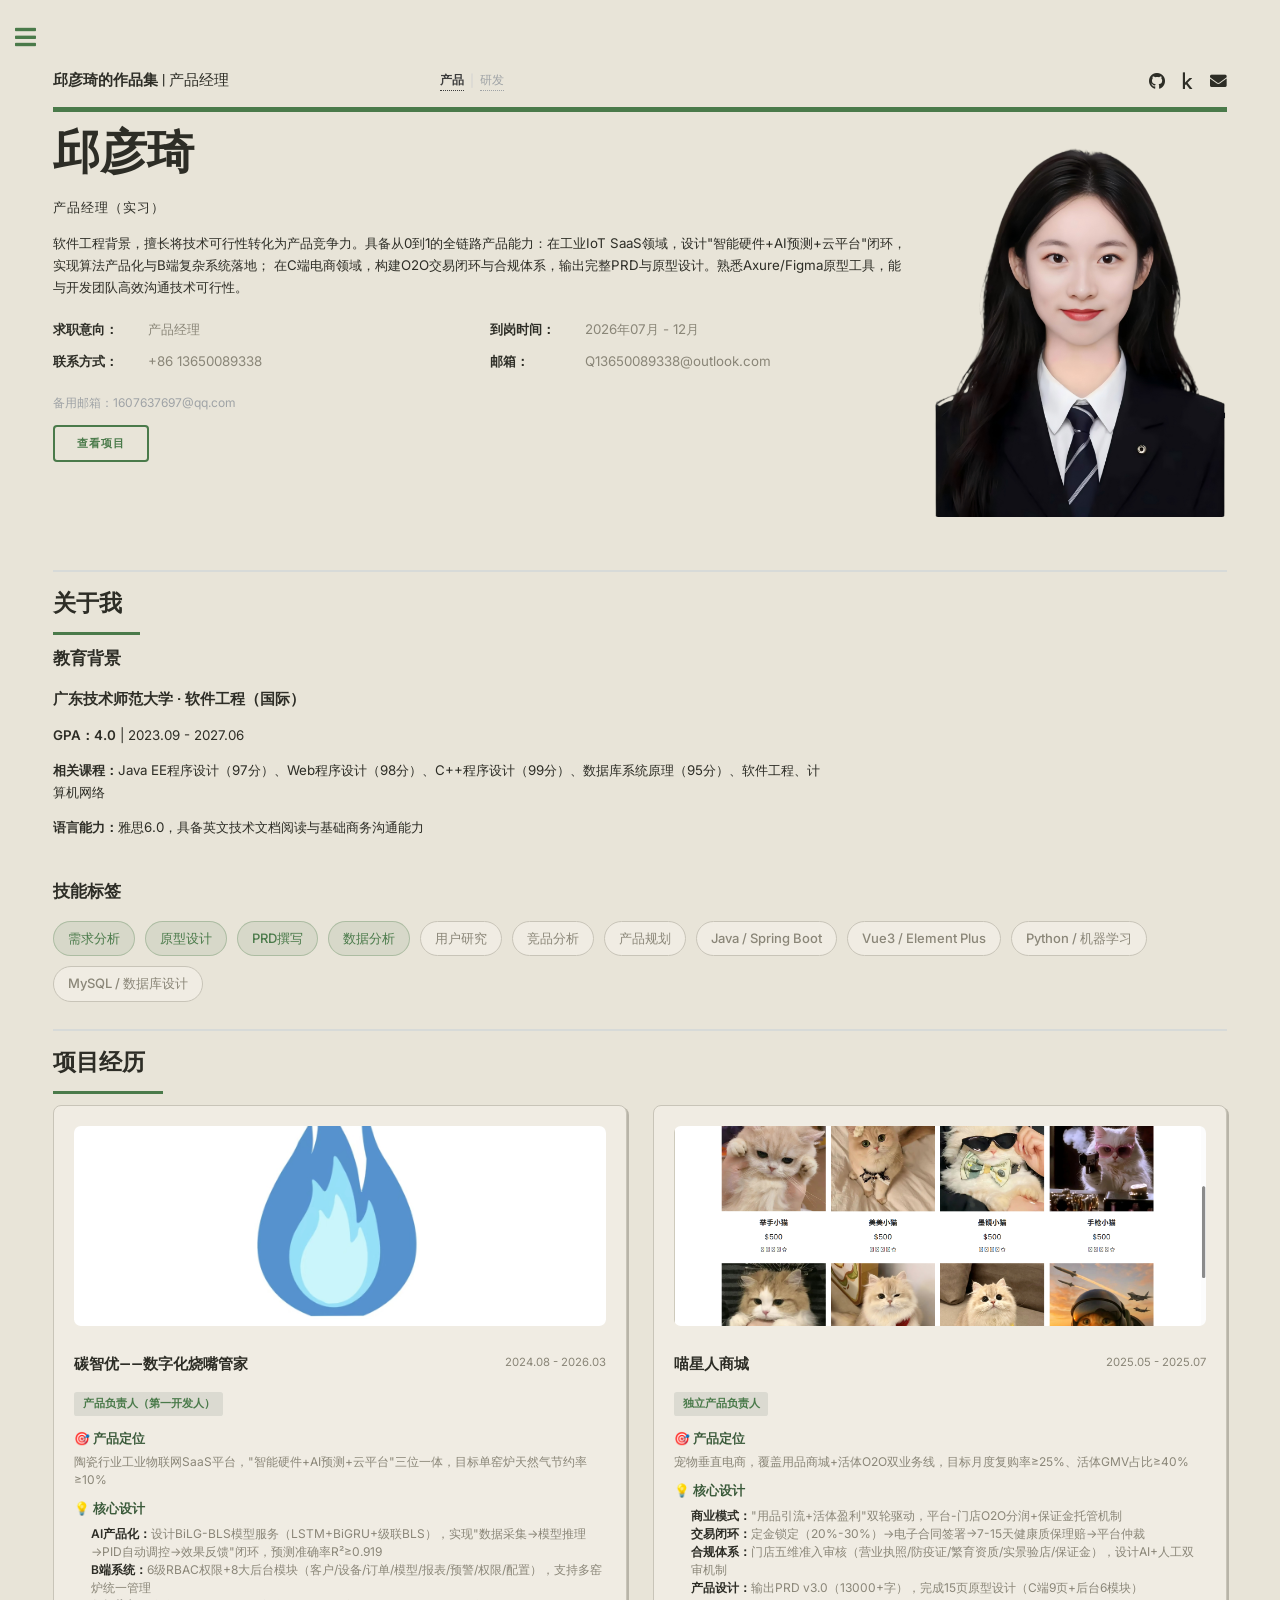
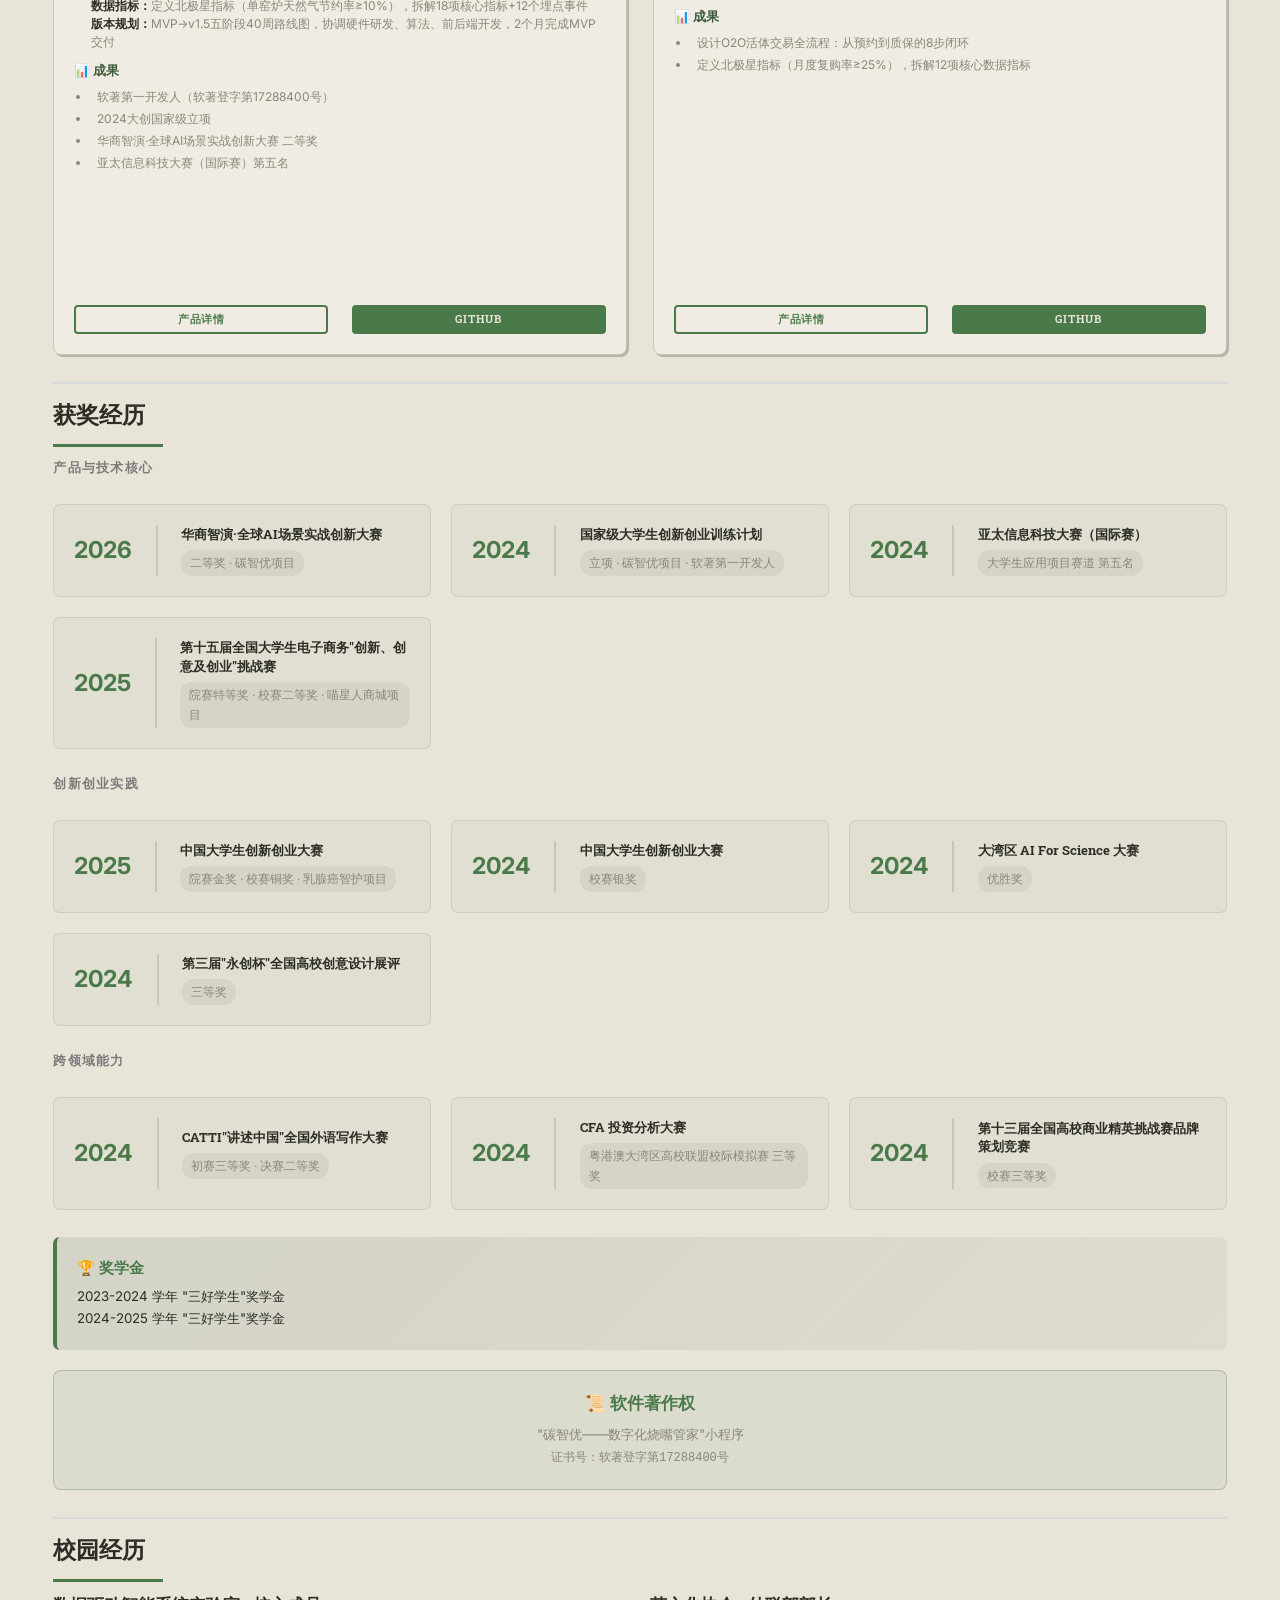
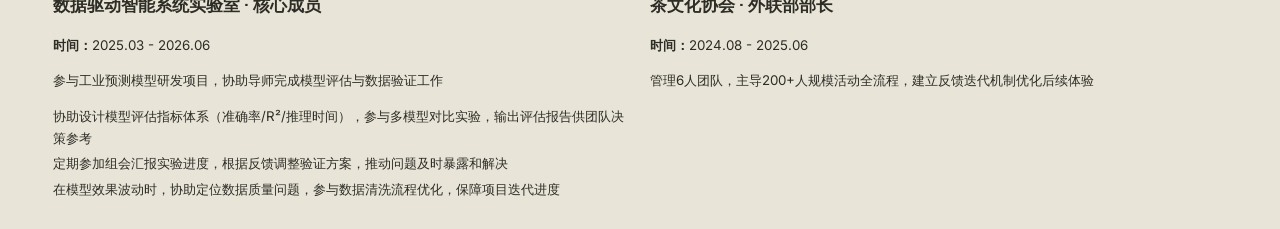
==== commit 642270ca: "6.7更新版本二" ====
--- a/index.html
+++ b/index.html
@@ -39,9 +39,10 @@
 								<div class="content">
 									<header>
 										<h1>邱彦琦</h1>
-										<p>产品经理</p>
-									</header>
-									<p>软件工程出身，擅长将技术可行性转化为产品竞争力。专注工业/企业数字化产品设计，具备从0到1的产品闭环能力。</p>
+										<p>产品经理（实习）</p>
+									</header>
+									<p>软件工程背景，擅长将技术可行性转化为产品竞争力。具备从0到1的全链路产品能力：在工业IoT SaaS领域，设计"智能硬件+AI预测+云平台"闭环，实现算法产品化与B端复杂系统落地；
+										在C端电商领域，构建O2O交易闭环与合规体系，输出完整PRD与原型设计。熟悉Axure/Figma原型工具，能与开发团队高效沟通技术可行性。</p>
 									<div class="basic-info">
 										<div class="info-row">
 											<span class="label">求职意向：</span>
@@ -121,31 +122,72 @@
 									<h2>项目经历</h2>
 								</header>
 								<div class="posts" id="main-projects">
-
-									<!-- 猫咪店铺 -->
+									<!-- 碳智优 -->
 									<article class="project-card">
-										<a href="projects/product/cat-shop.html" class="image"><img src="images/cat_shop/backend_admin_LogIn.png" alt="猫咪店铺一站式服务平台" /></a>
+										<a href="projects/product/carbon-smart.html" class="image"><img src="images/carbon_smart/logo.jpg" alt="碳智优——数字化烧嘴管家" /></a>
+										<div class="project-header">
+											<h3>碳智优——数字化烧嘴管家</h3>
+											<span class="project-date">2024.08 - 2026.03</span>
+										</div>
+										<div class="project-meta">
+											<span class="project-role">产品负责人（第一开发人）</span>
+										</div>
+										<div class="project-section">
+											<h4>🎯 产品定位</h4>
+											<p>陶瓷行业工业物联网SaaS平台，"智能硬件+AI预测+云平台"三位一体，目标单窑炉天然气节约率≥10%</p>
+										</div>
+										<div class="project-section">
+											<h4>💡 核心设计</h4>
+											<ul>
+												<p><strong>AI产品化：</strong>设计BiLG-BLS模型服务（LSTM+BiGRU+级联BLS），实现"数据采集→模型推理→PID自动调控→效果反馈"闭环，预测准确率R²≥0.919</p>
+												<p><strong>B端系统：</strong>6级RBAC权限+8大后台模块（客户/设备/订单/模型/报表/预警/权限/配置），支持多窑炉统一管理</p>
+												<p><strong>数据指标：</strong>定义北极星指标（单窑炉天然气节约率≥10%），拆解18项核心指标+12个埋点事件</p>
+												<p><strong>版本规划：</strong>MVP→v1.5五阶段40周路线图，协调硬件研发、算法、前后端开发，2个月完成MVP交付</p>
+											</ul>
+										</div>
+										<div class="project-section">
+											<h4>📊 成果</h4>
+											<ul>
+												<li>软著第一开发人（软著登字第17288400号）</li>
+												<li>2024大创国家级立项</li>
+												<li>华商智演·全球AI场景实战创新大赛 二等奖</li>
+												<li>亚太信息科技大赛（国际赛）第五名</li>
+											</ul>
+										</div>
+										<ul class="actions">
+											<li><a href="projects/product/carbon-smart.html" class="button">产品详情</a></li>
+											<li><a href="https://github.com/1542-qyq/CarbonSmart-Applet-Final-Version" class="button primary">GitHub</a></li>
+										</ul>
+									</article>
+
+									<!-- 喵星人商城 -->
+									<article class="project-card">
+										<a href="projects/product/cat-shop.html" class="image"><img src="images/cat_shop/index.png" alt="喵星人商城" /></a>
 										<div class="project-header">
 											<h3>喵星人商城</h3>
 											<span class="project-date">2025.05 - 2025.07</span>
 										</div>
 										<div class="project-meta">
-											<span class="project-role">产品负责人 / 全栈开发</span>
+											<span class="project-role">独立产品负责人</span>
 										</div>
 										<div class="project-section">
 											<h4>🎯 产品定位</h4>
-											<p>垂直宠物电商平台，整合用品商城与活体O2O交易，配套完整后台管理系统</p>
-										</div>
-										<div class="project-section">
-											<h4>💡 核心洞察</h4>
-											<p>活体交易信任缺失、垂直平台体验落后；通过O2O履约+资质审核+电子合同解决信任痛点</p>
+											<p>宠物垂直电商，覆盖用品商城+活体O2O双业务线，目标月度复购率≥25%、活体GMV占比≥40%</p>
+										</div>
+										<div class="project-section">
+											<h4>💡 核心设计</h4>
+											<ul>
+												<p><strong>商业模式：</strong>"用品引流+活体盈利"双轮驱动，平台-门店O2O分润+保证金托管机制</p>
+												<p><strong>交易闭环：</strong>定金锁定（20%-30%）→电子合同签署→7-15天健康质保理赔→平台仲裁</p>
+												<p><strong>合规体系：</strong>门店五维准入审核（营业执照/防疫证/繁育资质/实景验店/保证金），设计AI+人工双审机制</p>
+												<p><strong>产品设计：</strong>输出PRD v3.0（13000+字），完成15页原型设计（C端9页+后台6模块）</p>
+											</ul>
 										</div>
 										<div class="project-section">
 											<h4>📊 成果</h4>
 											<ul>
-												<li>完成13个后台管理页面的全栈开发（Java EE + MySQL）</li>
-												<li>输出完整PRD文档 v3.0</li>
 												<li>设计O2O活体交易全流程：从预约到质保的8步闭环</li>
+												<li>定义北极星指标（月度复购率≥25%），拆解12项核心数据指标</li>
 											</ul>
 										</div>
 										<ul class="actions">
@@ -154,128 +196,88 @@
 										</ul>
 									</article>
 
-									<!-- 碳智优 -->
-									<article class="project-card">
-										<a href="projects/product/carbon-smart.html" class="image"><img src="images/pic02.jpg" alt="碳智优——数字化烧嘴管家" /></a>
-										<div class="project-header">
-											<h3>碳智优——数字化烧嘴管家</h3>
-											<span class="project-date">2024.08 - 2026.03</span>
-										</div>
-										<div class="project-meta">
-											<span class="project-role">产品负责人</span>
-										</div>
-										<div class="project-section">
-											<h4>🎯 产品定位</h4>
-											<p>为陶瓷行业打造的数字化烧嘴管家，智能硬件+AI预测模型+云平台三位一体</p>
-										</div>
-										<div class="project-section">
-											<h4>💡 核心技术</h4>
-											<p>BiLG-BLS预测模型+自动PID调控+O2O运维，实现窑炉天然气节约率≥10%</p>
-										</div>
-										<div class="project-section">
-											<h4>📊 成果</h4>
-											<ul>
-												<li>国家级大创立项</li>
-												<li>软著第一开发人</li>
-												<li>2026华商智演·全球AI场景实战创新大赛二等奖</li>
-												<li>亚太信息科技大赛（国际赛）大学生应用项目赛道 第五名</li>
-												<li>第三届"永创杯"全国高校创意设计展评三等奖</li>
-											</ul>
-										</div>
-										<ul class="actions">
-											<li><a href="projects/product/carbon-smart.html" class="button">产品详情</a></li>
-											<li><a href="https://github.com/1542-qyq/CarbonSmart-Applet-Final-Version" class="button primary">GitHub</a></li>
-										</ul>
-									</article>
 
 									
-
-									<!-- 乳腺癌智护小程序 -->
-									<article class="project-card">
-										<a href="projects/product/breast-cancer.html" class="image"><img src="images/pic04.jpg" alt="乳腺癌智护小程序" /></a>
-										<div class="project-header">
-											<h3>乳腺癌智护小程序</h3>
-											<span class="project-date">2025.03 - 2025.12</span>
-										</div>
-										<div class="project-meta">
-											<span class="project-role">前端开发（产品协作）</span>
-										</div>
-										<div class="project-section">
-											<h4>💡 项目描述</h4>
-											<p>Vue 架构开发移动端健康护理小程序</p>
-										</div>
-										<div class="project-section">
-											<h4>📊 成果</h4>
-											<ul>
-												<li>2025 大创省级立项</li>
-											</ul>
-										</div>
-										<ul class="actions">
-											<li><a href="projects/product/breast-cancer.html" class="button">产品详情</a></li>
-											<li><a href="https://github.com/1542-qyq/Breast_Cancer_Applet" class="button primary">GitHub</a></li>
-										</ul>
-									</article>
-
-									<!-- LSTM-BLS -->
-									<article class="project-card">
-										<a href="projects/product/lstm-bls.html" class="image"><img src="images/pic03.jpg" alt="LSTM-BLS工业预测研究" /></a>
-										<div class="project-header">
-											<h3>LSTM-BLS工业预测研究</h3>
-											<span class="project-date">2025.12 - 至今</span>
-										</div>
-										<div class="project-meta">
-											<span class="project-role">算法产品化负责人</span>
-										</div>
-										<div class="project-section">
-											<h4>🎯 产品定位</h4>
-											<p>工业场景可迁移预测模型</p>
-										</div>
-										<div class="project-section">
-											<h4>💡 关键决策</h4>
-											<p>设计"多尺度特征提取+动态注意力加权"方案，降低调参门槛</p>
-										</div>
-										<div class="project-section">
-											<h4>📊 成果</h4>
-											<ul>
-												<li>R² 最高达 0.91</li>
-											</ul>
-										</div>
-										<ul class="actions">
-											<li><a href="projects/product/lstm-bls.html" class="button">产品详情</a></li>
-										</ul>
-									</article>
 								</div>
 
 								
 							</section>
 
-							<!-- Section: 获奖经历 -->
+								<!-- Section: 获奖经历 -->
 							<section id="awards">
 								<header class="major">
 									<h2>获奖经历</h2>
 								</header>
+
+								<!-- 产品与技术核心奖项 -->
+								<h3 style="margin-bottom: 1.5em; color: #7a7a7a; font-size: 0.95em; text-transform: uppercase; letter-spacing: 0.1em;">产品与技术核心</h3>
 								<div class="awards-list">
-									<div class="award-item">
+									<div class="award-item featured">
 										<div class="award-year">2026</div>
 										<div class="award-content">
-											<h3>华商智演·全球AI场景实战创新大赛(GAISIC 2026)</h3>
-											<p class="award-level">二等奖</p>
+											<h3>华商智演·全球AI场景实战创新大赛</h3>
+											<p class="award-level">二等奖 · 碳智优项目</p>
+										</div>
+									</div>
+									<div class="award-item featured">
+										<div class="award-year">2024</div>
+										<div class="award-content">
+											<h3>国家级大学生创新创业训练计划</h3>
+											<p class="award-level">立项 · 碳智优项目 · 软著第一开发人</p>
+										</div>
+									</div>
+									<div class="award-item">
+										<div class="award-year">2024</div>
+										<div class="award-content">
+											<h3>亚太信息科技大赛（国际赛）</h3>
+											<p class="award-level">大学生应用项目赛道 第五名</p>
 										</div>
 									</div>
 									<div class="award-item">
 										<div class="award-year">2025</div>
 										<div class="award-content">
+											<h3>第十五届全国大学生电子商务"创新、创意及创业"挑战赛</h3>
+											<p class="award-level">院赛特等奖 · 校赛二等奖 · 喵星人商城项目</p>
+										</div>
+									</div>
+								</div>
+
+								<!-- 创新创业实践 -->
+								<h3 style="margin: 2em 0 1.5em 0; color: #7a7a7a; font-size: 0.95em; text-transform: uppercase; letter-spacing: 0.1em;">创新创业实践</h3>
+								<div class="awards-list">
+									<div class="award-item">
+										<div class="award-year">2025</div>
+										<div class="award-content">
 											<h3>中国大学生创新创业大赛</h3>
-											<p class="award-level">院赛金奖 · 校赛铜奖</p>
-										</div>
-									</div>
-									<div class="award-item">
-										<div class="award-year">2025</div>
-										<div class="award-content">
-											<h3>第十五届全国大学生电子商务"创新、创意及创业"挑战赛</h3>
-											<p class="award-level">院赛特等奖 · 校赛二等奖</p>
-										</div>
-									</div>
+											<p class="award-level">院赛金奖 · 校赛铜奖 · 乳腺癌智护项目</p>
+										</div>
+									</div>
+									<div class="award-item">
+										<div class="award-year">2024</div>
+										<div class="award-content">
+											<h3>中国大学生创新创业大赛</h3>
+											<p class="award-level">校赛银奖</p>
+										</div>
+									</div>
+									<div class="award-item">
+										<div class="award-year">2024</div>
+										<div class="award-content">
+											<h3>大湾区 AI For Science 大赛</h3>
+											<p class="award-level">优胜奖</p>
+										</div>
+									</div>
+									<div class="award-item">
+										<div class="award-year">2024</div>
+										<div class="award-content">
+											<h3>第三届"永创杯"全国高校创意设计展评</h3>
+											<p class="award-level">三等奖</p>
+										</div>
+									</div>
+								</div>
+
+								<!-- 跨领域能力 -->
+								<h3 style="margin: 2em 0 1.5em 0; color: #7a7a7a; font-size: 0.95em; text-transform: uppercase; letter-spacing: 0.1em;">跨领域能力</h3>
+								<div class="awards-list">
 									<div class="award-item">
 										<div class="award-year">2024</div>
 										<div class="award-content">
@@ -286,22 +288,8 @@
 									<div class="award-item">
 										<div class="award-year">2024</div>
 										<div class="award-content">
-											<h3>亚太信息科技大赛（国际赛）</h3>
-											<p class="award-level">大学生应用项目赛道 第五名</p>
-										</div>
-									</div>
-									<div class="award-item">
-										<div class="award-year">2024</div>
-										<div class="award-content">
-											<h3>中国大学生创新创业大赛</h3>
-											<p class="award-level">校赛银奖</p>
-										</div>
-									</div>
-									<div class="award-item">
-										<div class="award-year">2024</div>
-										<div class="award-content">
-											<h3>大湾区 AI For Science 大赛</h3>
-											<p class="award-level">优胜奖</p>
+											<h3>CFA 投资分析大赛</h3>
+											<p class="award-level">粤港澳大湾区高校联盟校际模拟赛 三等奖</p>
 										</div>
 									</div>
 									<div class="award-item">
@@ -311,21 +299,9 @@
 											<p class="award-level">校赛三等奖</p>
 										</div>
 									</div>
-									<div class="award-item">
-										<div class="award-year">2024</div>
-										<div class="award-content">
-											<h3>第三届"永创杯"全国高校创意设计展评</h3>
-											<p class="award-level">三等奖</p>
-										</div>
-									</div>
-									<div class="award-item">
-										<div class="award-year">2024</div>
-										<div class="award-content">
-											<h3>CFA 投资分析大赛</h3>
-											<p class="award-level">粤港澳大湾区高效联盟校际模拟赛 三等奖</p>
-										</div>
-									</div>
-								</div>
+									
+								</div>
+
 								<div class="scholarship">
 									<h3>🏆 奖学金</h3>
 									<p>2023-2024 学年 "三好学生"奖学金</p>
@@ -338,6 +314,7 @@
 								</div>
 							</section>
 
+
 							<!-- Section: 校园经历 -->
 							<section id="campus">
 								<header class="major">
@@ -345,10 +322,22 @@
 								</header>
 								<div class="row">
 									<div class="col-6 col-12-small">
-										<h3>广东技术师范大学 · 数据驱动智能系统实验室</h3>
+										<h3>数据驱动智能系统实验室 · 核心成员</h3>
 										<p><strong>时间：</strong>2025.03 - 2026.06</p>
-										<p>设计模型评估指标体系，建立多模型对比框架与问题闭环机制</p>
-									</div>
+										<p>参与工业预测模型研发项目，协助导师完成模型评估与数据验证工作</p>
+										<div>
+											<div style="margin-bottom: 0.3em;">
+												协助设计模型评估指标体系（准确率/R²/推理时间），参与多模型对比实验，输出评估报告供团队决策参考
+											</div>
+											<div style="margin-bottom: 0.3em;">
+												定期参加组会汇报实验进度，根据反馈调整验证方案，推动问题及时暴露和解决
+											</div>
+											<div>
+												在模型效果波动时，协助定位数据质量问题，参与数据清洗流程优化，保障项目迭代进度
+											</div>
+										</div>
+									</div>
+
 									<div class="col-6 col-12-small">
 										<h3>茶文化协会 · 外联部部长</h3>
 										<p><strong>时间：</strong>2024.08 - 2025.06</p>
--- a/assets/css/main.css
+++ b/assets/css/main.css
@@ -128,7 +128,7 @@
   font-style: italic; }
 
 p {
-  margin: 0 0 2em 0; }
+  margin: 0 0 1em 0; }
 
 h1, h2, h3, h4, h5, h6 {
   color: #2d2d26;
@@ -1874,7 +1874,7 @@
     #main > .inner {
       padding: 0 4em 0.1em 4em ; }
       #main > .inner > section {
-        padding: 4em 0 2em 0 ; } }
+        padding: 1em 0 2em 0 ; } }
   @media screen and (max-width: 736px) {
     #main > .inner {
       padding: 0 2em 0.1em 2em ; }
@@ -2271,6 +2271,9 @@
   box-sizing: border-box;
   display: flex;
   flex-direction: column;
+  width: 100%;
+  max-width: 100%;
+  min-height: 850px;
 }
 
 .project-card:hover {
@@ -2311,7 +2314,7 @@
 }
 
 .project-meta {
-  margin-bottom: 1em;
+  margin-bottom: 0.5em;
 }
 
 .project-role {
@@ -2325,8 +2328,8 @@
 }
 
 .project-section {
-  margin-bottom: 1em;
-  flex-grow: 1;
+  margin-bottom: 0.75em;
+  flex-grow: 0;
 }
 
 .project-section:last-of-type {
--- a/assets/css/vintage.css
+++ b/assets/css/vintage.css
@@ -272,4 +272,35 @@
 
 .posts.more-projects.expanded {
   display: flex !important;
+}
+
+/* 减小 section 的上下内边距 */
+#main > .inner > section {
+  padding: -0.3em 0 2em 0 !important;
+}
+
+/* Lightbox 关闭按钮强制样式 */
+#lightbox .lightbox-close,
+.lightbox .lightbox-close,
+button.lightbox-close {
+  background: transparent !important;
+  color: white !important;
+  border: none !important;
+  box-shadow: none !important;
+  padding: 0 !important;
+  width: 50px !important;
+  height: 50px !important;
+  font-size: 40px !important;
+  line-height: 1 !important;
+  -moz-appearance: none !important;
+  -webkit-appearance: none !important;
+  -ms-appearance: none !important;
+  appearance: none !important;
+}
+
+#lightbox .lightbox-close:hover,
+.lightbox .lightbox-close:hover,
+button.lightbox-close:hover {
+  background: transparent !important;
+  opacity: 0.7 !important;
 }
